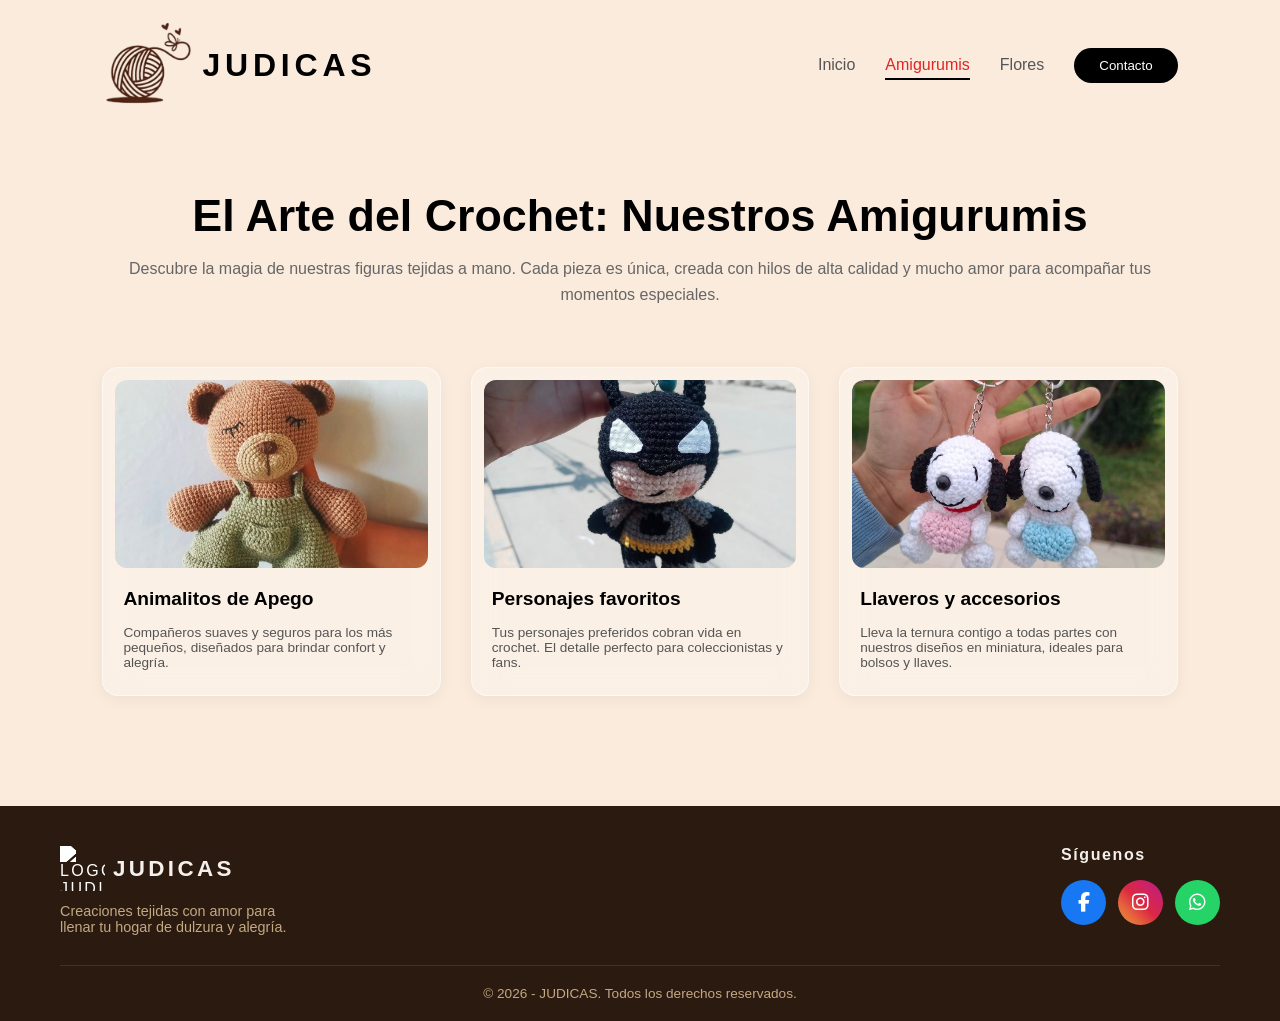
==== Amigurumis.html @ 5caf95a3 "judicas" ====
<!DOCTYPE html>
<html lang="es">
<head>
    <meta charset="UTF-8">
    <meta name="viewport" content="width=device-width, initial-scale=1.0">
    <title>JUDICAS - AMIGURUMIS</title>
    <link rel="stylesheet" href="EstiloAmigurumis.css">
    <link rel="icon" href="Logo-blanco-juidcas.png" type="image/x-icon">
    <link rel="stylesheet" href="https://cdnjs.cloudflare.com/ajax/libs/font-awesome/6.5.0/css/all.min.css">
</head>
<body>
    <nav class="navbar">
        <div class="logo">
            <img src="logo-judicass-(1).png" alt="Logo Judicas">    
            <strong>JUDICAS</strong>
        </div>
        <ul class="nav-links">
            <li><a href="Index.html"><Principa>Inicio</a></li>
            <li><a href="Etaques.html"><Ataques class="active">Amigurumis</a></li>
            <li><a href="Flores.html"><Flores>Flores</button></a></li>
            <li><a href="https://wa.me/+51903098460"><button class="btn-sign">Contacto</button></a></li>
        </ul>
    </nav>

    <header class="ataques-header">
        <h1>El Arte del Crochet: Nuestros Amigurumis</h1>
        <p>Descubre la magia de nuestras figuras tejidas a mano. Cada pieza es única, 
            creada con hilos de alta calidad y mucho amor para acompañar tus
             momentos especiales.</p>
    </header>

    <main class="grid-container">
        <!-- Tarjeta 1 -->
        <div class="attack-card">
            <div class="card-image">
                <img src="animalitoapego.jpeg" alt="DDoS">
            </div>
            <div class="card-content">
                <h3>Animalitos de Apego</h3>
                <p>Compañeros suaves y seguros para los más pequeños, 
                    diseñados para brindar confort y alegría.</p>
            </div>
        </div>

        <!-- Tarjeta 2 -->
        <div class="attack-card">
            <div class="card-image">
                <img src="personaje2.jpg" alt="Suplantación">
            </div>
            <div class="card-content">
                <h3>Personajes favoritos</h3>
                <p>Tus personajes preferidos cobran vida en crochet.
                    El detalle perfecto para coleccionistas y fans.</p>
            </div>
        </div>

        <!-- Tarjeta 3 -->
        <div class="attack-card">
            <div class="card-image">
                <img src="llaveros2.jpg" alt="Día Cero">
            </div>
            <div class="card-content">
                <h3>Llaveros y accesorios</h3>
                <p>Lleva la ternura contigo a todas partes con nuestros 
                    diseños en miniatura, ideales para bolsos y llaves.</p>
            </div>
        </div>
        
    </main>
</body>
    <footer>
        <div class="footer-container">
    
        <!-- Logo y descripción -->
        <div class="footer-brand">
      <div class="logo">
        <img src="logo-judicass (1).png" alt="Logo Judicas">
        <strong>JUDICAS</strong>
        </div>
        <p>Creaciones tejidas con amor para llenar tu hogar de dulzura y alegría.</p>
        </div>

        <!-- Redes sociales -->
        <div class="footer-social">
        <h4>Síguenos</h4>
        <div class="social-icons">
            <a href="https://www.facebook.com/profile.php?id=61555158786863" target="_blank" class="social-btn facebook">
            <i class="fab fa-facebook-f"></i>
            </a>
            <a href="https://www.instagram.com/judicas_craftcrochet/" target="_blank" class="social-btn instagram">
            <i class="fab fa-instagram"></i>
            </a>
            <a href="https://wa.me/+51903098460" target="_blank" class="social-btn whatsapp">
            <i class="fab fa-whatsapp"></i>
            </a>
        </div>
        </div>

        </div>

    <div class="footer-bottom">
        <p>&copy; 2026 - JUDICAS. Todos los derechos reservados.</p>
    </div>
</footer>
</html>
---- EstiloAmigurumis.css ----
* {
    margin: 0; padding: 0; box-sizing: border-box;
    font-family: 'Segoe UI', sans-serif;
}

body {
    background-color: #FAEBDD; /* fondo crema sólido, sin imagen */
}

.hero {
    background-image: url(fondo-judicas.png);
    background-size: cover;
    background-position: center;
    background-repeat: no-repeat;
    min-height: 100vh;
}

.container h2 {
    color: #2b1a10;
    font-size: 2rem;
    margin-bottom: 12px;
    position: relative;
    z-index: 1;
}

.container p {
    color: #555;
    max-width: 600px;
    margin: 0 auto 40px;
    z-index: 1;
}
.logo {
    font-family: 'Josefin Sans', sans-serif;
    font-weight: 10; /* o 400 */
    letter-spacing: 0.15em;
    text-transform: uppercase;
    display: flex;
    align-items: center;
    gap: 10px;
}

.logo strong {
  font-size: 2rem; /* aumenta este valor al gusto */
  letter-spacing: 0.15em;
}

.logo img {
  width: 90px;
  height: 90px;
  object-fit: contain;
  vertical-align: middle;
}

/* Navbar */
.navbar {
    display: flex; justify-content: space-between; align-items: center;
    padding: 20px 8%; 
}
.nav-links { display: flex; list-style: none; gap: 30px; align-items: center; }
.nav-links a { text-decoration: none; color: #555; font-weight: 500; }
.active { color: #df2525 !important; border-bottom: 2px solid #000; padding-bottom: 5px; }
.nav-links a.active { border-bottom: 2px solid #000; padding-bottom: 5px; color: #000; }
.btn-sign { background: #000; color: #fff; padding: 10px 25px; border-radius: 30px; border: none; cursor: pointer; }

/* Header de la sección */
.ataques-header {
    text-align: center;
    padding: 60px 10%;
    animation: fadeIn 1s ease-out;
}
.ataques-header h1 { font-size: 2.8rem; margin-bottom: 15px; }
.ataques-header p { color: #666; line-height: 1.6; }

/* Grid de Tarjetas */
.grid-container {
    display: grid;
    grid-template-columns: repeat(auto-fit, minmax(300px, 1fr));
    gap: 30px;
    padding: 0 8% 50px;
}

.card {
    display: flex;
    flex-direction: column;
    backdrop-filter: blur(15px);
    -webkit-backdrop-filter: blur(10px);
    border-radius: 16px;
    border: none;

}

/* Tarjeta Individual */
.attack-card {
    background: rgba(255, 255, 255, 0.25);
    border-radius: 16px;
    overflow: visible; /* ← cambia hidden por visible */
    box-shadow: 0 4px 15px rgba(0,0,0,0.05);
    transition: transform 0.3s ease, box-shadow 0.3s ease;
    backdrop-filter: blur(15px);
    -webkit-backdrop-filter: blur(10px);
    border: 1px solid rgba(255, 255, 255, 0.5); /* ← agrega el borde */
}

.attack-card:hover {
    transform: translateY(-10px);
    box-shadow: 0 10px 25px rgba(0,0,0,0.15);
}

/* Imagen dentro de la tarjeta */
.card-image {
    width: 100%;
    height: 200px;
    overflow: hidden;
    padding: 12px 12px 0 12px; /* ← agrega espacio alrededor de la imagen */
    box-sizing: border-box;
}

.card-image img {
    width: 100%;
    height: 100%;
    object-fit: cover;
    border-radius: 12px; /* ← redondea las esquinas de la imagen */
}

/* Contenido de la tarjeta */
.card-content { padding: 20px; }
.card-content h3 { margin-bottom: 15px; font-size: 1.2rem; }
.card-content p { font-size: 0.85rem; color: #555; margin-bottom: 5px; }

/* Animaciones */
@keyframes fadeIn { from { opacity: 0; } to { opacity: 1; } }
@keyframes fadeInUp {
    from { opacity: 0; transform: translateY(20px); }
    to { opacity: 1; transform: translateY(0); }
}

/* Responsivo para móviles */
@media (max-width: 600px) {
    .grid-container { grid-template-columns: 1fr; }
    .ataques-header h1 { font-size: 1.8rem; }
}

/* Importar Font Awesome en el <head> de tu HTML */
/* <link rel="stylesheet" href="https://cdnjs.cloudflare.com/ajax/libs/font-awesome/6.5.0/css/all.min.css"> */

footer {
  background-color: #2b1a10;
  color: #f5f0eb;
  padding: 40px 60px 20px;
  margin-top: 60px;
}

.footer-container {
  display: flex;
  justify-content: space-between;
  align-items: flex-start;
  gap: 40px;
  margin-bottom: 30px;
}

.footer-brand .logo {
  display: flex;
  align-items: center;
  gap: 8px;
  margin-bottom: 12px;
}

.footer-brand .logo strong {
  color: #f5f0eb;
  font-size: 1.4rem;
  letter-spacing: 0.15em;
}

.footer-brand .logo img {
  width: 45px;
  height: 45px;
  filter: brightness(0) invert(1); /* hace el logo blanco */
}

.footer-brand p {
  color: #c4a882;
  font-size: 0.9rem;
  max-width: 250px;
}

.footer-social h4 {
  font-size: 1rem;
  margin-bottom: 16px;
  letter-spacing: 0.1em;
}

.social-icons {
  display: flex;
  gap: 12px;
}

.social-btn {
  width: 45px;
  height: 45px;
  border-radius: 50%;
  display: flex;
  align-items: center;
  justify-content: center;
  font-size: 1.2rem;
  color: white;
  text-decoration: none;
  transition: transform 0.2s, opacity 0.2s;
}

.social-btn:hover {
  transform: scale(1.1);
  opacity: 0.9;
}

.facebook  { background-color: #1877f2; }
.instagram { background: linear-gradient(45deg, #f09433, #e6683c, #dc2743, #cc2366, #bc1888); }
.whatsapp  { background-color: #25d366; }

.footer-bottom {
  border-top: 1px solid rgba(255,255,255,0.1);
  padding-top: 20px;
  text-align: center;
  color: #c4a882;
  font-size: 0.85rem;
}


/* ---- TABLET (hasta 1024px) ---- */
@media (max-width: 1024px) {
    .hero-text h1 { font-size: 2.5rem; }
    .grid { flex-wrap: wrap; }
    .card { min-width: 280px; }
}

/* ---- CELULAR (hasta 768px) ---- */
@media (max-width: 768px) {

    /* Navbar */
    .navbar {
        flex-direction: column;
        padding: 15px 5%;
        gap: 12px;
    }
    .nav-links { 
        gap: 12px; 
        flex-wrap: wrap;
        justify-content: center;
    }

    /* Logo más pequeño */
    .logo img { width: 55px; height: 55px; }
    .logo strong { font-size: 1.3rem; }

    /* Hero */
    .hero {
        grid-template-columns: 1fr;
        padding: 30px 5%;
        text-align: center;
    }
    .hero-text h1 { font-size: 2rem; }
    .hero-text p { font-size: 0.95rem; }

    /* Cards apiladas */
    .grid { flex-direction: column; }
    .card { width: 100%; }

    /* Fondo */
    body {
        background-size: cover;
        background-position: center top;
        background-attachment: scroll; /* fixed no funciona bien en móvil */
    }

    /* Footer */
    footer { padding: 30px 20px 20px; }
    .footer-container { flex-direction: column; gap: 20px; }

    /* Banner contacto */
    .contacto-banner {
        flex-direction: column;
        text-align: center;
        padding: 25px 20px;
    }
}

/* ---- CELULAR PEQUEÑO (hasta 480px) ---- */
@media (max-width: 480px) {
    .hero-text h1 { font-size: 1.6rem; }
    .catalogo-header h1 { font-size: 1.8rem; }
    .nav-links { font-size: 0.85rem; gap: 8px; }
}
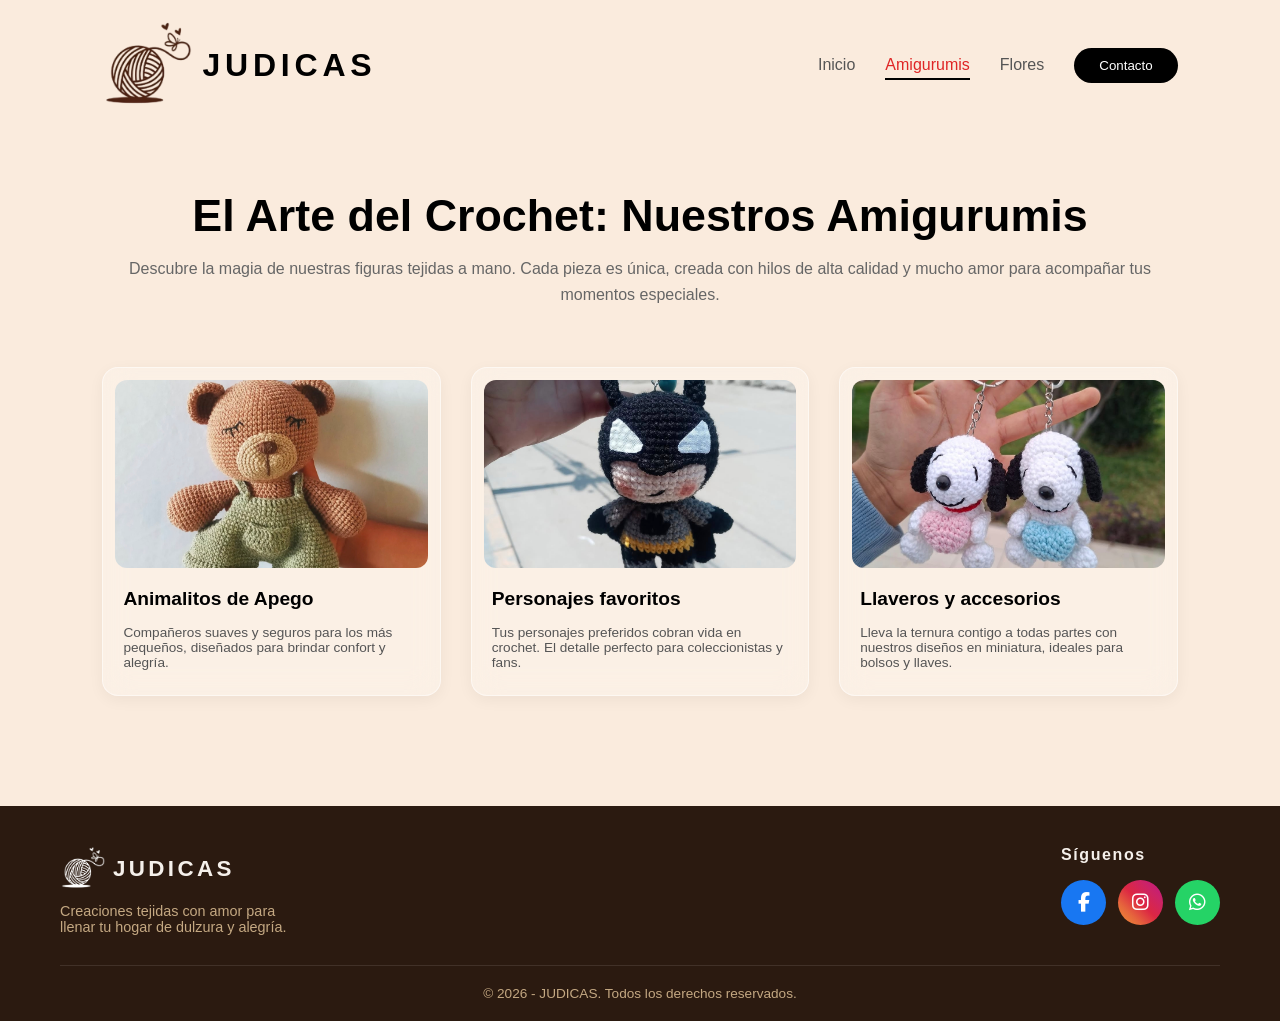
==== commit 0d8e6e2a: "judicas" ====
--- a/Amigurumis.html
+++ b/Amigurumis.html
@@ -15,7 +15,7 @@
             <strong>JUDICAS</strong>
         </div>
         <ul class="nav-links">
-            <li><a href="Index.html"><Principa>Inicio</a></li>
+            <li><a href="index.html"><Principa>Inicio</a></li>
             <li><a href="Etaques.html"><Ataques class="active">Amigurumis</a></li>
             <li><a href="Flores.html"><Flores>Flores</button></a></li>
             <li><a href="https://wa.me/+51903098460"><button class="btn-sign">Contacto</button></a></li>
@@ -74,7 +74,7 @@
         <!-- Logo y descripción -->
         <div class="footer-brand">
       <div class="logo">
-        <img src="logo-judicass (1).png" alt="Logo Judicas">
+        <img src="logo-judicass-(1).png" alt="Logo Judicas">
         <strong>JUDICAS</strong>
         </div>
         <p>Creaciones tejidas con amor para llenar tu hogar de dulzura y alegría.</p>
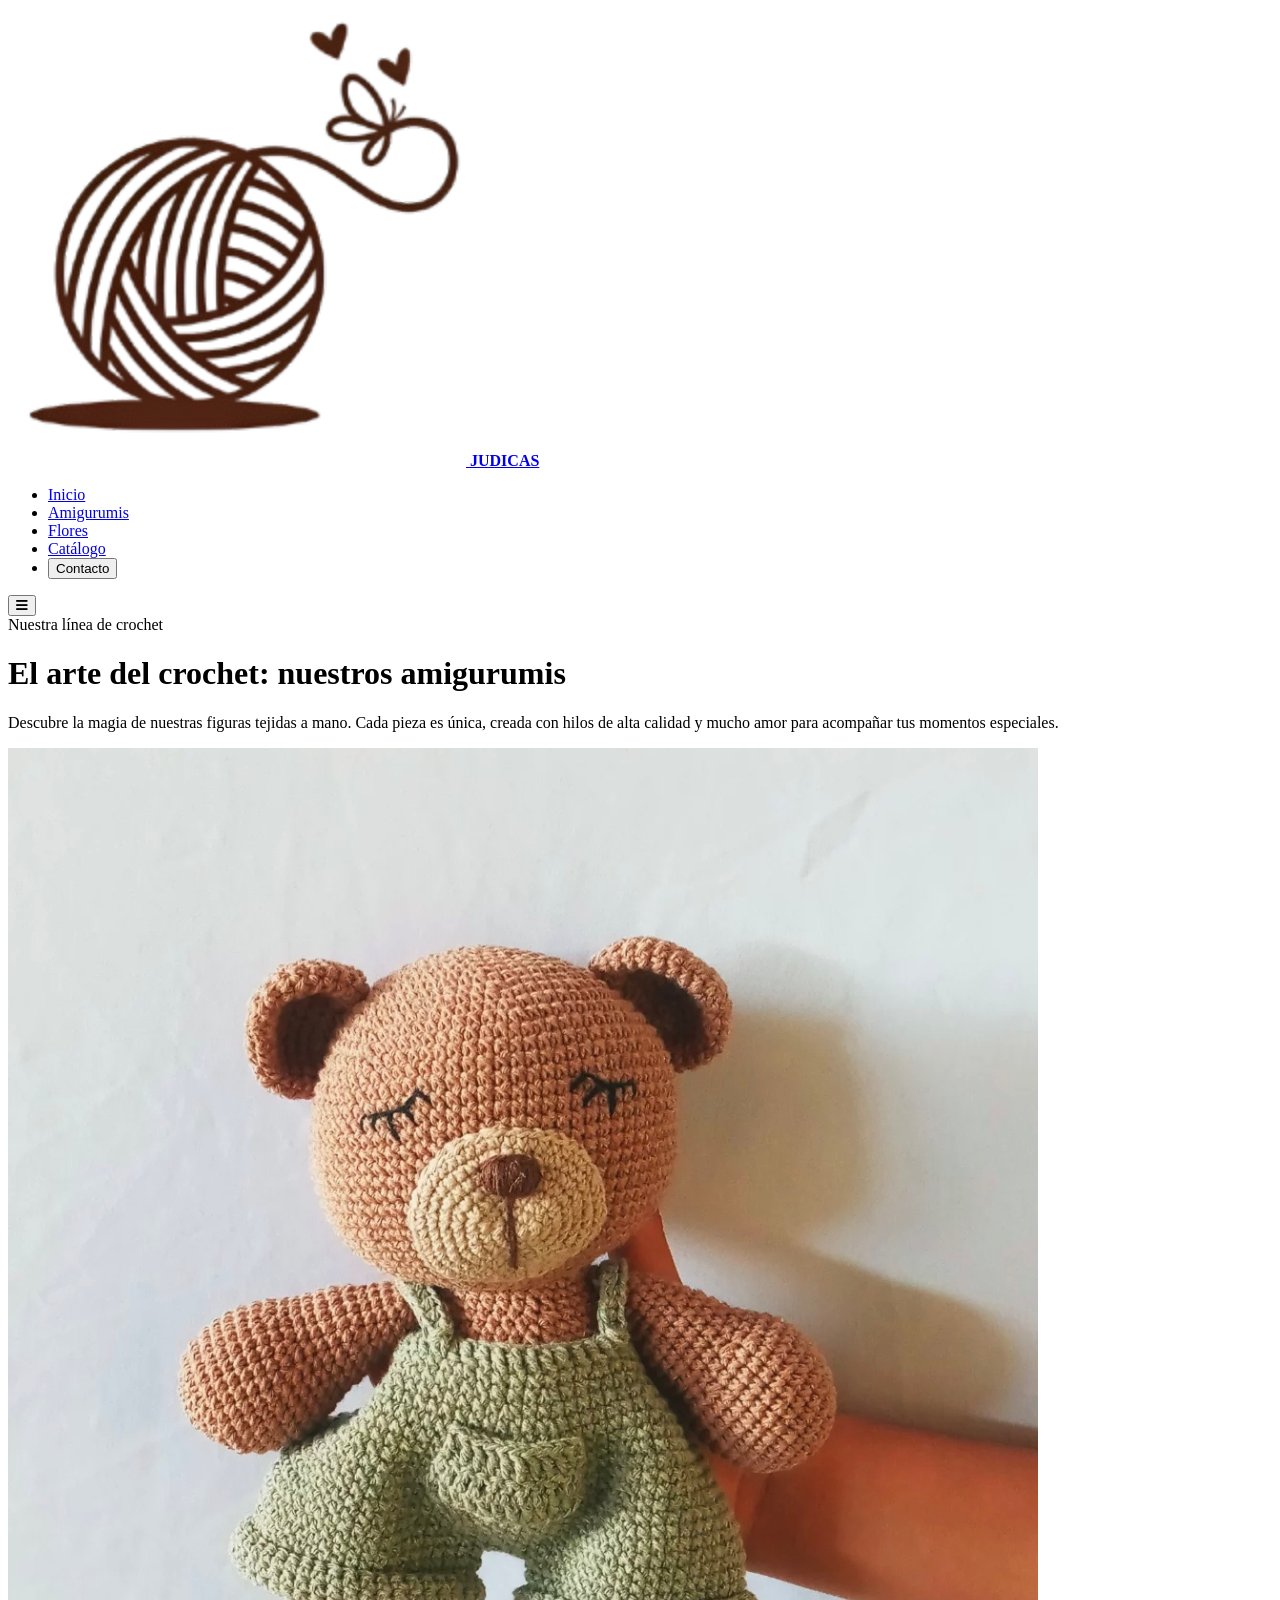
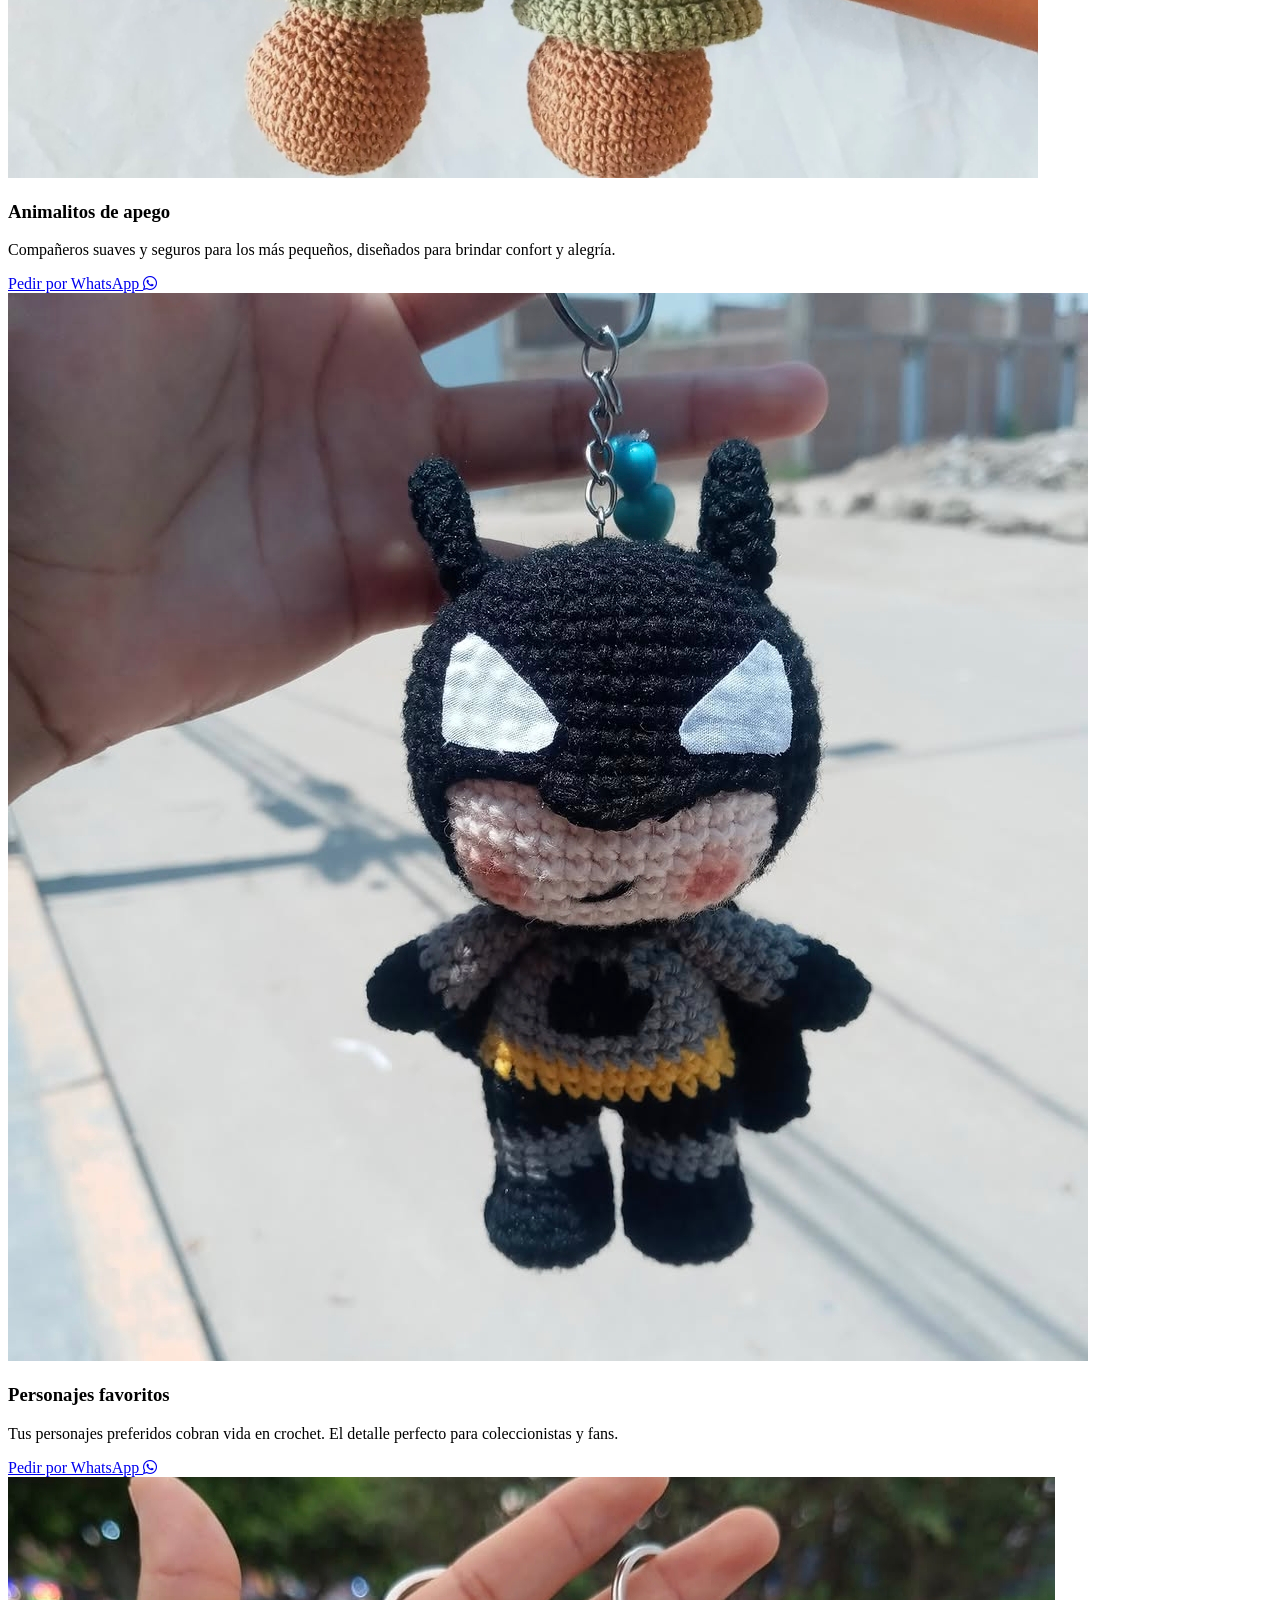
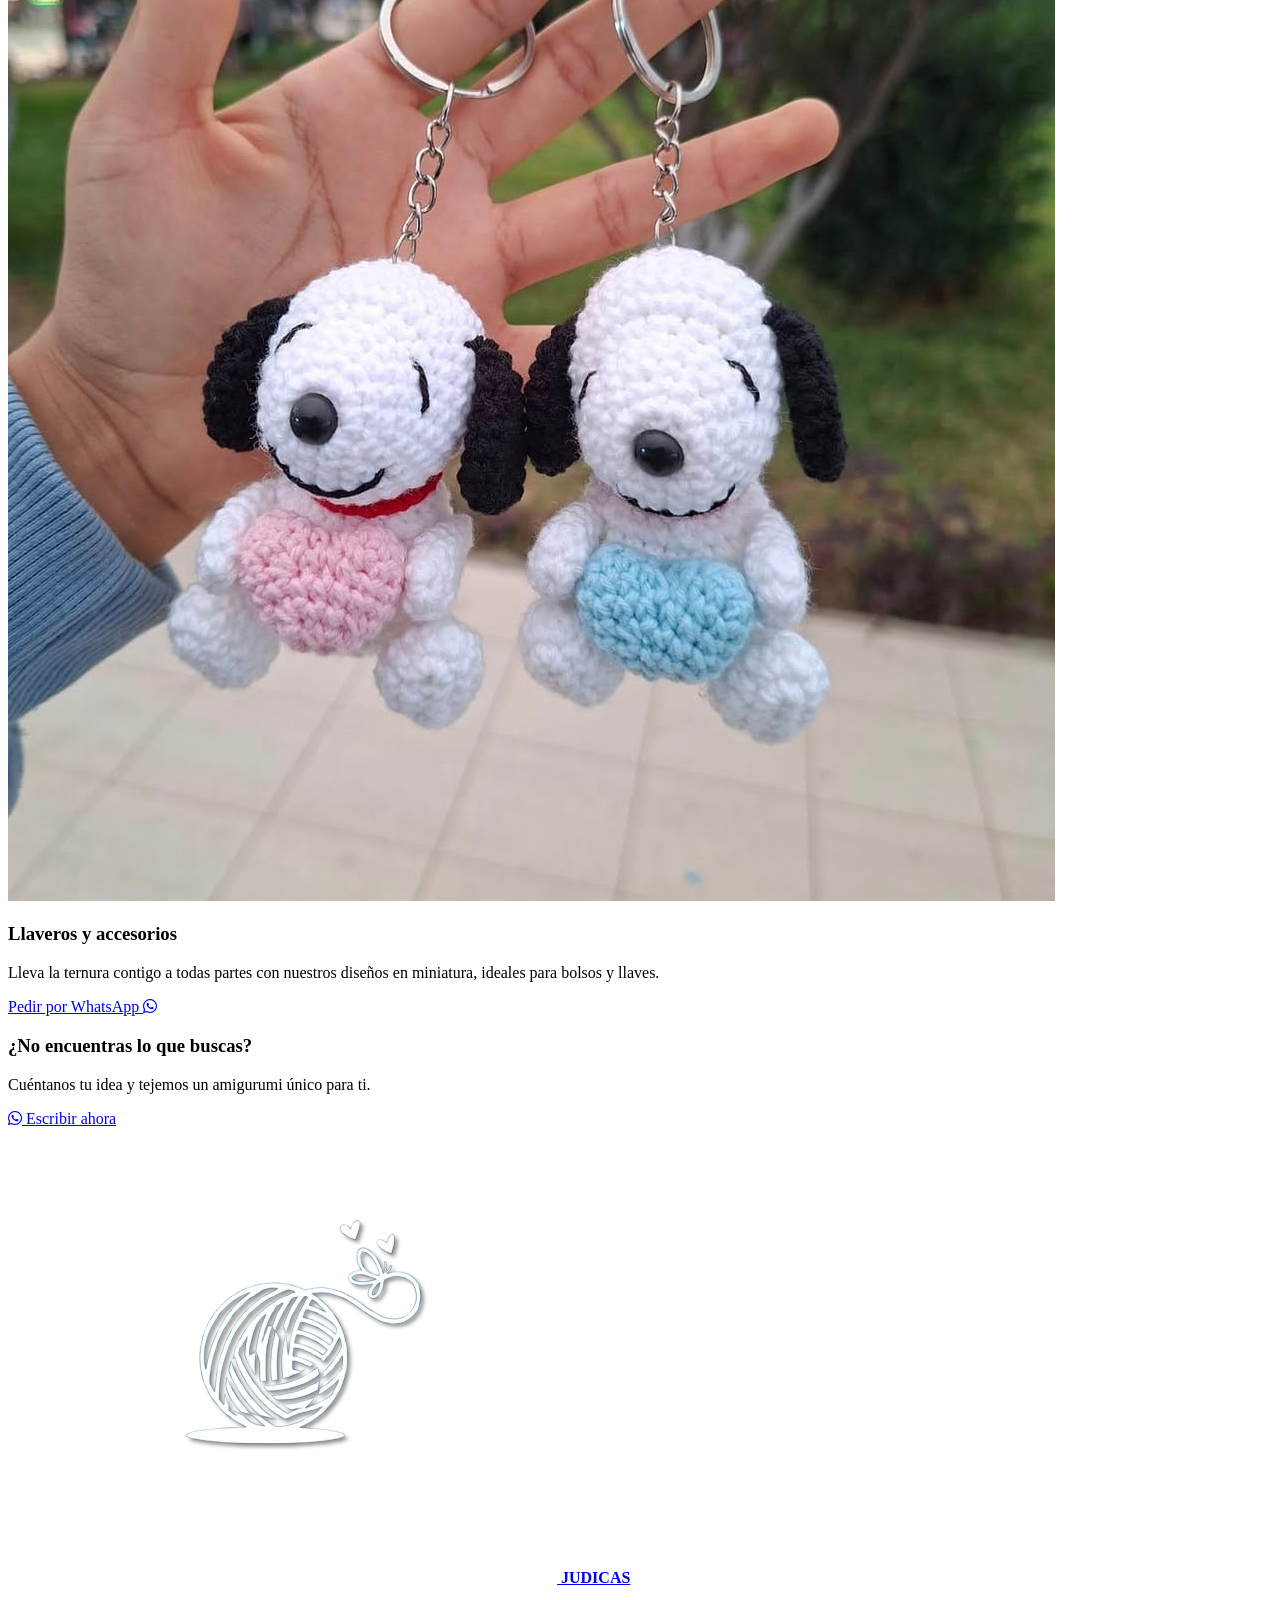
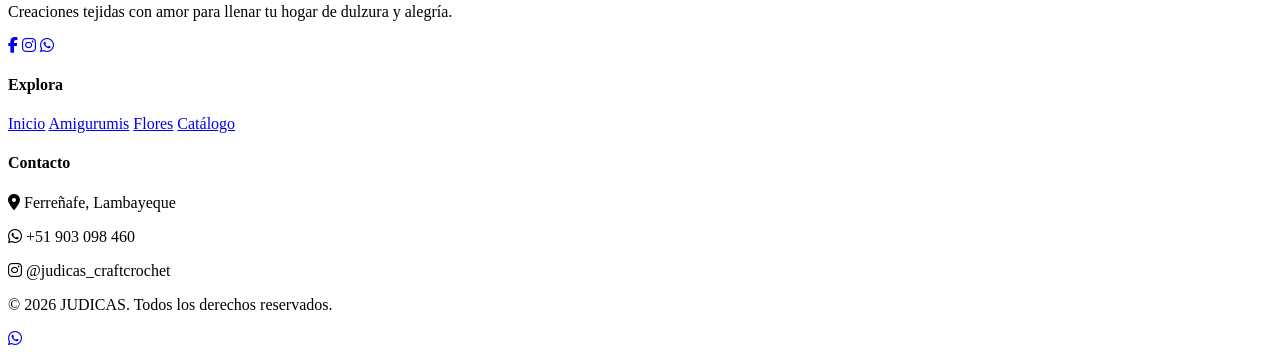
==== commit 026449ce: "judicas yes" ====
--- a/Amigurumis.html
+++ b/Amigurumis.html
@@ -1,105 +1,112 @@
 <!DOCTYPE html>
 <html lang="es">
 <head>
-    <meta charset="UTF-8">
-    <meta name="viewport" content="width=device-width, initial-scale=1.0">
-    <title>JUDICAS - AMIGURUMIS</title>
-    <link rel="stylesheet" href="EstiloAmigurumis.css">
-    <link rel="icon" href="Logo-blanco-juidcas.png" type="image/x-icon">
-    <link rel="stylesheet" href="https://cdnjs.cloudflare.com/ajax/libs/font-awesome/6.5.0/css/all.min.css">
+<meta charset="UTF-8">
+<meta name="viewport" content="width=device-width, initial-scale=1.0">
+<title>Amigurumis · JUDICAS</title>
+<meta name="description" content="Amigurumis tejidos a mano: animalitos de apego, personajes favoritos y llaveros hechos a crochet en Ferreñafe.">
+<link rel="icon" href="Logo-blanco-juidcas.png" type="image/x-icon">
+<link rel="stylesheet" href="css/styles.css">
+<link rel="stylesheet" href="https://cdnjs.cloudflare.com/ajax/libs/font-awesome/6.5.0/css/all.min.css">
 </head>
 <body>
-    <nav class="navbar">
-        <div class="logo">
-            <img src="logo-judicass-(1).png" alt="Logo Judicas">    
-            <strong>JUDICAS</strong>
-        </div>
-        <ul class="nav-links">
-            <li><a href="index.html"><Principa>Inicio</a></li>
-            <li><a href="Etaques.html"><Ataques class="active">Amigurumis</a></li>
-            <li><a href="Flores.html"><Flores>Flores</button></a></li>
-            <li><a href="https://wa.me/+51903098460"><button class="btn-sign">Contacto</button></a></li>
-        </ul>
-    </nav>
 
-    <header class="ataques-header">
-        <h1>El Arte del Crochet: Nuestros Amigurumis</h1>
-        <p>Descubre la magia de nuestras figuras tejidas a mano. Cada pieza es única, 
-            creada con hilos de alta calidad y mucho amor para acompañar tus
-             momentos especiales.</p>
-    </header>
+<nav class="navbar">
+  <a href="index.html" class="logo">
+    <img src="logo-judicass-(1).png" alt="Logo Judicas">
+    <strong>JUDICAS</strong>
+  </a>
+  <ul class="nav-links">
+    <li><a href="index.html">Inicio</a></li>
+    <li><a href="Amigurumis.html" class="active">Amigurumis</a></li>
+    <li><a href="Flores.html">Flores</a></li>
+    <li><a href="Catalogo.html">Catálogo</a></li>
+    <li><a href="https://wa.me/+51903098460" target="_blank"><button class="btn-sign">Contacto</button></a></li>
+  </ul>
+  <button class="nav-toggle" aria-label="Abrir menú"><i class="fa-solid fa-bars"></i></button>
+</nav>
 
-    <main class="grid-container">
-        <!-- Tarjeta 1 -->
-        <div class="attack-card">
-            <div class="card-image">
-                <img src="animalitoapego.jpeg" alt="DDoS">
-            </div>
-            <div class="card-content">
-                <h3>Animalitos de Apego</h3>
-                <p>Compañeros suaves y seguros para los más pequeños, 
-                    diseñados para brindar confort y alegría.</p>
-            </div>
-        </div>
+<header class="page-header" data-reveal>
+  <span class="eyebrow">Nuestra línea de crochet</span>
+  <h1>El arte del crochet: nuestros amigurumis</h1>
+  <p>Descubre la magia de nuestras figuras tejidas a mano. Cada pieza es única, creada con hilos de alta calidad y mucho amor para acompañar tus momentos especiales.</p>
+  <div class="stitch center"></div>
+</header>
 
-        <!-- Tarjeta 2 -->
-        <div class="attack-card">
-            <div class="card-image">
-                <img src="personaje2.jpg" alt="Suplantación">
-            </div>
-            <div class="card-content">
-                <h3>Personajes favoritos</h3>
-                <p>Tus personajes preferidos cobran vida en crochet.
-                    El detalle perfecto para coleccionistas y fans.</p>
-            </div>
-        </div>
+<section class="section">
+  <div class="grid">
+    <div class="card" data-reveal>
+      <div class="card-img"><img src="animalitoapego.jpeg" alt="Animalito de apego a crochet"></div>
+      <div class="card-body">
+        <h3>Animalitos de apego</h3>
+        <p>Compañeros suaves y seguros para los más pequeños, diseñados para brindar confort y alegría.</p>
+        <a href="https://wa.me/+51903098460" target="_blank" class="card-link">Pedir por WhatsApp <i class="fa-brands fa-whatsapp"></i></a>
+      </div>
+    </div>
+    <div class="card" data-reveal>
+      <div class="card-img"><img src="personaje2.jpg" alt="Personaje favorito tejido a crochet"></div>
+      <div class="card-body">
+        <h3>Personajes favoritos</h3>
+        <p>Tus personajes preferidos cobran vida en crochet. El detalle perfecto para coleccionistas y fans.</p>
+        <a href="https://wa.me/+51903098460" target="_blank" class="card-link">Pedir por WhatsApp <i class="fa-brands fa-whatsapp"></i></a>
+      </div>
+    </div>
+    <div class="card" data-reveal>
+      <div class="card-img"><img src="llaveros2.jpg" alt="Llaveros tejidos a crochet"></div>
+      <div class="card-body">
+        <h3>Llaveros y accesorios</h3>
+        <p>Lleva la ternura contigo a todas partes con nuestros diseños en miniatura, ideales para bolsos y llaves.</p>
+        <a href="https://wa.me/+51903098460" target="_blank" class="card-link">Pedir por WhatsApp <i class="fa-brands fa-whatsapp"></i></a>
+      </div>
+    </div>
+  </div>
+</section>
 
-        <!-- Tarjeta 3 -->
-        <div class="attack-card">
-            <div class="card-image">
-                <img src="llaveros2.jpg" alt="Día Cero">
-            </div>
-            <div class="card-content">
-                <h3>Llaveros y accesorios</h3>
-                <p>Lleva la ternura contigo a todas partes con nuestros 
-                    diseños en miniatura, ideales para bolsos y llaves.</p>
-            </div>
-        </div>
-        
-    </main>
+<div class="section" style="padding-top:0;">
+  <div class="contacto-banner" data-reveal>
+    <div>
+      <h3>¿No encuentras lo que buscas?</h3>
+      <p>Cuéntanos tu idea y tejemos un amigurumi único para ti.</p>
+    </div>
+    <a href="https://wa.me/+51903098460" target="_blank" class="btn-whatsapp"><i class="fa-brands fa-whatsapp"></i> Escribir ahora</a>
+  </div>
+</div>
+
+<footer>
+  <div class="footer-grid">
+    <div class="footer-brand">
+      <a href="index.html" class="logo">
+        <img src="Logo-blanco-juidcas.png" alt="Logo Judicas">
+        <strong>JUDICAS</strong>
+      </a>
+      <p>Creaciones tejidas con amor para llenar tu hogar de dulzura y alegría.</p>
+      <div class="social-icons">
+        <a href="https://www.facebook.com/profile.php?id=61555158786863" target="_blank" class="social-btn facebook"><i class="fab fa-facebook-f"></i></a>
+        <a href="https://www.instagram.com/judicas_craftcrochet/" target="_blank" class="social-btn instagram"><i class="fab fa-instagram"></i></a>
+        <a href="https://wa.me/+51903098460" target="_blank" class="social-btn whatsapp"><i class="fab fa-whatsapp"></i></a>
+      </div>
+    </div>
+    <div class="footer-links">
+      <h4>Explora</h4>
+      <a href="index.html">Inicio</a>
+      <a href="Amigurumis.html">Amigurumis</a>
+      <a href="Flores.html">Flores</a>
+      <a href="Catalogo.html">Catálogo</a>
+    </div>
+    <div class="footer-contact">
+      <h4>Contacto</h4>
+      <p><i class="fa-solid fa-location-dot"></i> Ferreñafe, Lambayeque</p>
+      <p><i class="fa-brands fa-whatsapp"></i> +51 903 098 460</p>
+      <p><i class="fa-brands fa-instagram"></i> @judicas_craftcrochet</p>
+    </div>
+  </div>
+  <div class="footer-bottom">
+    <p>&copy; 2026 JUDICAS. Todos los derechos reservados.</p>
+  </div>
+</footer>
+
+<a href="https://wa.me/+51903098460" target="_blank" class="wa-float" aria-label="Escríbenos por WhatsApp"><i class="fa-brands fa-whatsapp"></i></a>
+
+<script src="js/main.js"></script>
 </body>
-    <footer>
-        <div class="footer-container">
-    
-        <!-- Logo y descripción -->
-        <div class="footer-brand">
-      <div class="logo">
-        <img src="logo-judicass-(1).png" alt="Logo Judicas">
-        <strong>JUDICAS</strong>
-        </div>
-        <p>Creaciones tejidas con amor para llenar tu hogar de dulzura y alegría.</p>
-        </div>
-
-        <!-- Redes sociales -->
-        <div class="footer-social">
-        <h4>Síguenos</h4>
-        <div class="social-icons">
-            <a href="https://www.facebook.com/profile.php?id=61555158786863" target="_blank" class="social-btn facebook">
-            <i class="fab fa-facebook-f"></i>
-            </a>
-            <a href="https://www.instagram.com/judicas_craftcrochet/" target="_blank" class="social-btn instagram">
-            <i class="fab fa-instagram"></i>
-            </a>
-            <a href="https://wa.me/+51903098460" target="_blank" class="social-btn whatsapp">
-            <i class="fab fa-whatsapp"></i>
-            </a>
-        </div>
-        </div>
-
-        </div>
-
-    <div class="footer-bottom">
-        <p>&copy; 2026 - JUDICAS. Todos los derechos reservados.</p>
-    </div>
-</footer>
 </html>
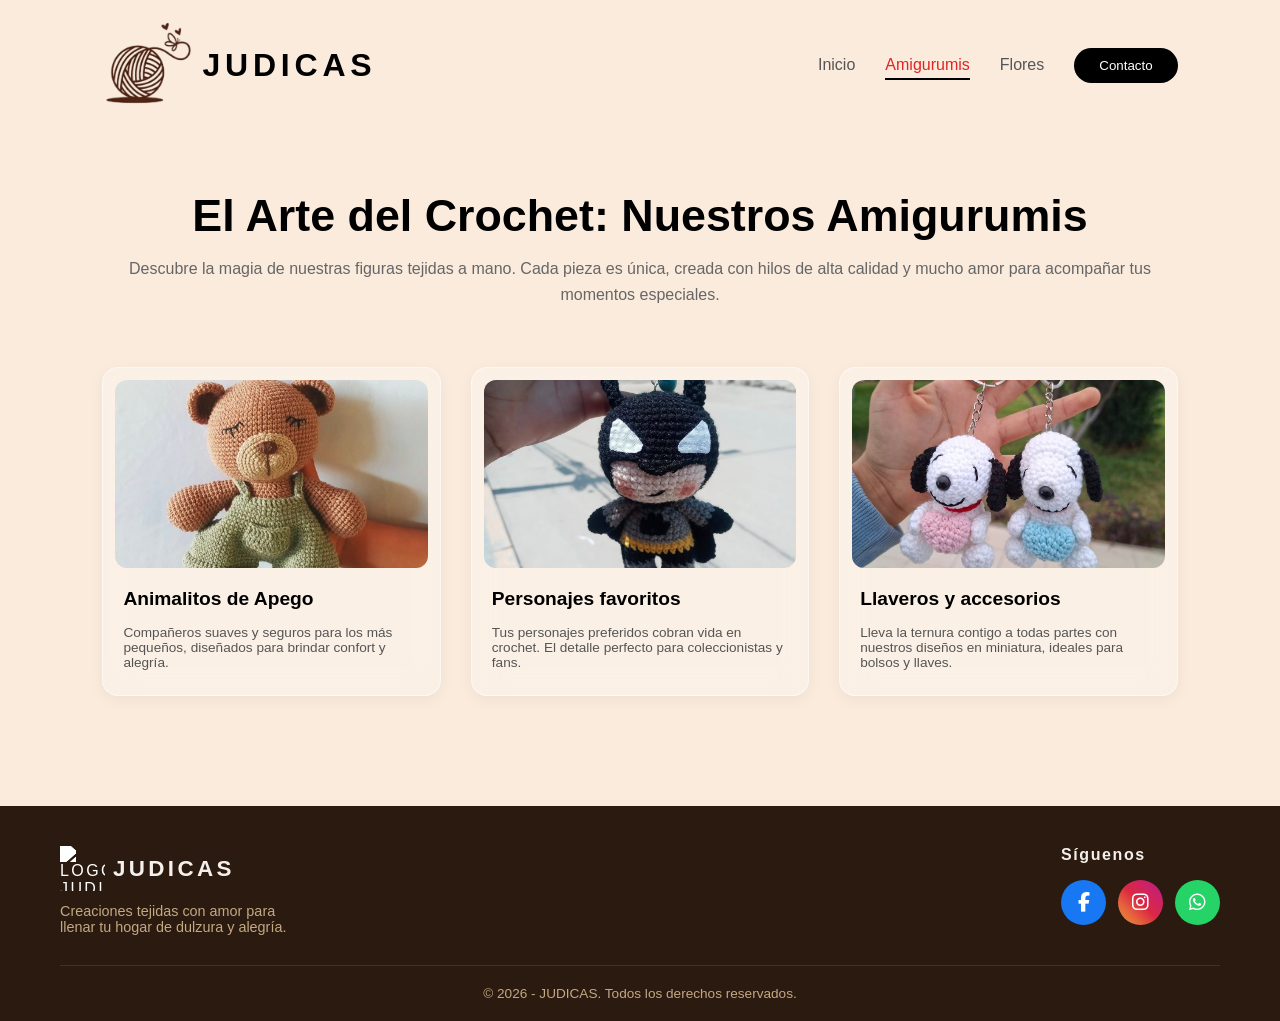
==== commit 698eb43b: "Add files via upload" ====
--- a/Amigurumis.html
+++ b/Amigurumis.html
@@ -1,112 +1,105 @@
-<!DOCTYPE html>
-<html lang="es">
-<head>
-<meta charset="UTF-8">
-<meta name="viewport" content="width=device-width, initial-scale=1.0">
-<title>Amigurumis · JUDICAS</title>
-<meta name="description" content="Amigurumis tejidos a mano: animalitos de apego, personajes favoritos y llaveros hechos a crochet en Ferreñafe.">
-<link rel="icon" href="Logo-blanco-juidcas.png" type="image/x-icon">
-<link rel="stylesheet" href="css/styles.css">
-<link rel="stylesheet" href="https://cdnjs.cloudflare.com/ajax/libs/font-awesome/6.5.0/css/all.min.css">
-</head>
-<body>
-
-<nav class="navbar">
-  <a href="index.html" class="logo">
-    <img src="logo-judicass-(1).png" alt="Logo Judicas">
-    <strong>JUDICAS</strong>
-  </a>
-  <ul class="nav-links">
-    <li><a href="index.html">Inicio</a></li>
-    <li><a href="Amigurumis.html" class="active">Amigurumis</a></li>
-    <li><a href="Flores.html">Flores</a></li>
-    <li><a href="Catalogo.html">Catálogo</a></li>
-    <li><a href="https://wa.me/+51903098460" target="_blank"><button class="btn-sign">Contacto</button></a></li>
-  </ul>
-  <button class="nav-toggle" aria-label="Abrir menú"><i class="fa-solid fa-bars"></i></button>
-</nav>
-
-<header class="page-header" data-reveal>
-  <span class="eyebrow">Nuestra línea de crochet</span>
-  <h1>El arte del crochet: nuestros amigurumis</h1>
-  <p>Descubre la magia de nuestras figuras tejidas a mano. Cada pieza es única, creada con hilos de alta calidad y mucho amor para acompañar tus momentos especiales.</p>
-  <div class="stitch center"></div>
-</header>
-
-<section class="section">
-  <div class="grid">
-    <div class="card" data-reveal>
-      <div class="card-img"><img src="animalitoapego.jpeg" alt="Animalito de apego a crochet"></div>
-      <div class="card-body">
-        <h3>Animalitos de apego</h3>
-        <p>Compañeros suaves y seguros para los más pequeños, diseñados para brindar confort y alegría.</p>
-        <a href="https://wa.me/+51903098460" target="_blank" class="card-link">Pedir por WhatsApp <i class="fa-brands fa-whatsapp"></i></a>
-      </div>
-    </div>
-    <div class="card" data-reveal>
-      <div class="card-img"><img src="personaje2.jpg" alt="Personaje favorito tejido a crochet"></div>
-      <div class="card-body">
-        <h3>Personajes favoritos</h3>
-        <p>Tus personajes preferidos cobran vida en crochet. El detalle perfecto para coleccionistas y fans.</p>
-        <a href="https://wa.me/+51903098460" target="_blank" class="card-link">Pedir por WhatsApp <i class="fa-brands fa-whatsapp"></i></a>
-      </div>
-    </div>
-    <div class="card" data-reveal>
-      <div class="card-img"><img src="llaveros2.jpg" alt="Llaveros tejidos a crochet"></div>
-      <div class="card-body">
-        <h3>Llaveros y accesorios</h3>
-        <p>Lleva la ternura contigo a todas partes con nuestros diseños en miniatura, ideales para bolsos y llaves.</p>
-        <a href="https://wa.me/+51903098460" target="_blank" class="card-link">Pedir por WhatsApp <i class="fa-brands fa-whatsapp"></i></a>
-      </div>
-    </div>
-  </div>
-</section>
-
-<div class="section" style="padding-top:0;">
-  <div class="contacto-banner" data-reveal>
-    <div>
-      <h3>¿No encuentras lo que buscas?</h3>
-      <p>Cuéntanos tu idea y tejemos un amigurumi único para ti.</p>
-    </div>
-    <a href="https://wa.me/+51903098460" target="_blank" class="btn-whatsapp"><i class="fa-brands fa-whatsapp"></i> Escribir ahora</a>
-  </div>
-</div>
-
-<footer>
-  <div class="footer-grid">
-    <div class="footer-brand">
-      <a href="index.html" class="logo">
-        <img src="Logo-blanco-juidcas.png" alt="Logo Judicas">
-        <strong>JUDICAS</strong>
-      </a>
-      <p>Creaciones tejidas con amor para llenar tu hogar de dulzura y alegría.</p>
-      <div class="social-icons">
-        <a href="https://www.facebook.com/profile.php?id=61555158786863" target="_blank" class="social-btn facebook"><i class="fab fa-facebook-f"></i></a>
-        <a href="https://www.instagram.com/judicas_craftcrochet/" target="_blank" class="social-btn instagram"><i class="fab fa-instagram"></i></a>
-        <a href="https://wa.me/+51903098460" target="_blank" class="social-btn whatsapp"><i class="fab fa-whatsapp"></i></a>
-      </div>
-    </div>
-    <div class="footer-links">
-      <h4>Explora</h4>
-      <a href="index.html">Inicio</a>
-      <a href="Amigurumis.html">Amigurumis</a>
-      <a href="Flores.html">Flores</a>
-      <a href="Catalogo.html">Catálogo</a>
-    </div>
-    <div class="footer-contact">
-      <h4>Contacto</h4>
-      <p><i class="fa-solid fa-location-dot"></i> Ferreñafe, Lambayeque</p>
-      <p><i class="fa-brands fa-whatsapp"></i> +51 903 098 460</p>
-      <p><i class="fa-brands fa-instagram"></i> @judicas_craftcrochet</p>
-    </div>
-  </div>
-  <div class="footer-bottom">
-    <p>&copy; 2026 JUDICAS. Todos los derechos reservados.</p>
-  </div>
-</footer>
-
-<a href="https://wa.me/+51903098460" target="_blank" class="wa-float" aria-label="Escríbenos por WhatsApp"><i class="fa-brands fa-whatsapp"></i></a>
-
-<script src="js/main.js"></script>
-</body>
-</html>
+<!DOCTYPE html>
+<html lang="es">
+<head>
+    <meta charset="UTF-8">
+    <meta name="viewport" content="width=device-width, initial-scale=1.0">
+    <title>JUDICAS - AMIGURUMIS</title>
+    <link rel="stylesheet" href="EstiloAmigurumis.css">
+    <link rel="icon" href="Logo-blanco-juidcas.png" type="image/x-icon">
+    <link rel="stylesheet" href="https://cdnjs.cloudflare.com/ajax/libs/font-awesome/6.5.0/css/all.min.css">
+</head>
+<body>
+    <nav class="navbar">
+        <div class="logo">
+            <img src="logo-judicass-(1).png" alt="Logo Judicas">    
+            <strong>JUDICAS</strong>
+        </div>
+        <ul class="nav-links">
+            <li><a href="index.html"><Principa>Inicio</a></li>
+            <li><a href="Etaques.html"><Ataques class="active">Amigurumis</a></li>
+            <li><a href="Flores.html"><Flores>Flores</button></a></li>
+            <li><a href="https://wa.me/+51903098460"><button class="btn-sign">Contacto</button></a></li>
+        </ul>
+    </nav>
+
+    <header class="ataques-header">
+        <h1>El Arte del Crochet: Nuestros Amigurumis</h1>
+        <p>Descubre la magia de nuestras figuras tejidas a mano. Cada pieza es única, 
+            creada con hilos de alta calidad y mucho amor para acompañar tus
+             momentos especiales.</p>
+    </header>
+
+    <main class="grid-container">
+        <!-- Tarjeta 1 -->
+        <div class="attack-card">
+            <div class="card-image">
+                <img src="animalitoapego.jpeg" alt="DDoS">
+            </div>
+            <div class="card-content">
+                <h3>Animalitos de Apego</h3>
+                <p>Compañeros suaves y seguros para los más pequeños, 
+                    diseñados para brindar confort y alegría.</p>
+            </div>
+        </div>
+
+        <!-- Tarjeta 2 -->
+        <div class="attack-card">
+            <div class="card-image">
+                <img src="personaje2.jpg" alt="Suplantación">
+            </div>
+            <div class="card-content">
+                <h3>Personajes favoritos</h3>
+                <p>Tus personajes preferidos cobran vida en crochet.
+                    El detalle perfecto para coleccionistas y fans.</p>
+            </div>
+        </div>
+
+        <!-- Tarjeta 3 -->
+        <div class="attack-card">
+            <div class="card-image">
+                <img src="llaveros2.jpg" alt="Día Cero">
+            </div>
+            <div class="card-content">
+                <h3>Llaveros y accesorios</h3>
+                <p>Lleva la ternura contigo a todas partes con nuestros 
+                    diseños en miniatura, ideales para bolsos y llaves.</p>
+            </div>
+        </div>
+        
+    </main>
+</body>
+    <footer>
+        <div class="footer-container">
+    
+        <!-- Logo y descripción -->
+        <div class="footer-brand">
+      <div class="logo">
+        <img src="logo-judicass (1).png" alt="Logo Judicas">
+        <strong>JUDICAS</strong>
+        </div>
+        <p>Creaciones tejidas con amor para llenar tu hogar de dulzura y alegría.</p>
+        </div>
+
+        <!-- Redes sociales -->
+        <div class="footer-social">
+        <h4>Síguenos</h4>
+        <div class="social-icons">
+            <a href="https://www.facebook.com/profile.php?id=61555158786863" target="_blank" class="social-btn facebook">
+            <i class="fab fa-facebook-f"></i>
+            </a>
+            <a href="https://www.instagram.com/judicas_craftcrochet/" target="_blank" class="social-btn instagram">
+            <i class="fab fa-instagram"></i>
+            </a>
+            <a href="https://wa.me/+51903098460" target="_blank" class="social-btn whatsapp">
+            <i class="fab fa-whatsapp"></i>
+            </a>
+        </div>
+        </div>
+
+        </div>
+
+    <div class="footer-bottom">
+        <p>&copy; 2026 - JUDICAS. Todos los derechos reservados.</p>
+    </div>
+</footer>
+</html>
--- a/EstiloAmigurumis.css
+++ b/EstiloAmigurumis.css
@@ -0,0 +1,291 @@
+* {
+    margin: 0; padding: 0; box-sizing: border-box;
+    font-family: 'Segoe UI', sans-serif;
+}
+
+body {
+    background-color: #FAEBDD; /* fondo crema sólido, sin imagen */
+}
+
+.hero {
+    background-image: url(fondo-judicas.png);
+    background-size: cover;
+    background-position: center;
+    background-repeat: no-repeat;
+    min-height: 100vh;
+}
+
+.container h2 {
+    color: #2b1a10;
+    font-size: 2rem;
+    margin-bottom: 12px;
+    position: relative;
+    z-index: 1;
+}
+
+.container p {
+    color: #555;
+    max-width: 600px;
+    margin: 0 auto 40px;
+    z-index: 1;
+}
+.logo {
+    font-family: 'Josefin Sans', sans-serif;
+    font-weight: 10; /* o 400 */
+    letter-spacing: 0.15em;
+    text-transform: uppercase;
+    display: flex;
+    align-items: center;
+    gap: 10px;
+}
+
+.logo strong {
+  font-size: 2rem; /* aumenta este valor al gusto */
+  letter-spacing: 0.15em;
+}
+
+.logo img {
+  width: 90px;
+  height: 90px;
+  object-fit: contain;
+  vertical-align: middle;
+}
+
+/* Navbar */
+.navbar {
+    display: flex; justify-content: space-between; align-items: center;
+    padding: 20px 8%; 
+}
+.nav-links { display: flex; list-style: none; gap: 30px; align-items: center; }
+.nav-links a { text-decoration: none; color: #555; font-weight: 500; }
+.active { color: #df2525 !important; border-bottom: 2px solid #000; padding-bottom: 5px; }
+.nav-links a.active { border-bottom: 2px solid #000; padding-bottom: 5px; color: #000; }
+.btn-sign { background: #000; color: #fff; padding: 10px 25px; border-radius: 30px; border: none; cursor: pointer; }
+
+/* Header de la sección */
+.ataques-header {
+    text-align: center;
+    padding: 60px 10%;
+    animation: fadeIn 1s ease-out;
+}
+.ataques-header h1 { font-size: 2.8rem; margin-bottom: 15px; }
+.ataques-header p { color: #666; line-height: 1.6; }
+
+/* Grid de Tarjetas */
+.grid-container {
+    display: grid;
+    grid-template-columns: repeat(auto-fit, minmax(300px, 1fr));
+    gap: 30px;
+    padding: 0 8% 50px;
+}
+
+.card {
+    display: flex;
+    flex-direction: column;
+    backdrop-filter: blur(15px);
+    -webkit-backdrop-filter: blur(10px);
+    border-radius: 16px;
+    border: none;
+
+}
+
+/* Tarjeta Individual */
+.attack-card {
+    background: rgba(255, 255, 255, 0.25);
+    border-radius: 16px;
+    overflow: visible; /* ← cambia hidden por visible */
+    box-shadow: 0 4px 15px rgba(0,0,0,0.05);
+    transition: transform 0.3s ease, box-shadow 0.3s ease;
+    backdrop-filter: blur(15px);
+    -webkit-backdrop-filter: blur(10px);
+    border: 1px solid rgba(255, 255, 255, 0.5); /* ← agrega el borde */
+}
+
+.attack-card:hover {
+    transform: translateY(-10px);
+    box-shadow: 0 10px 25px rgba(0,0,0,0.15);
+}
+
+/* Imagen dentro de la tarjeta */
+.card-image {
+    width: 100%;
+    height: 200px;
+    overflow: hidden;
+    padding: 12px 12px 0 12px; /* ← agrega espacio alrededor de la imagen */
+    box-sizing: border-box;
+}
+
+.card-image img {
+    width: 100%;
+    height: 100%;
+    object-fit: cover;
+    border-radius: 12px; /* ← redondea las esquinas de la imagen */
+}
+
+/* Contenido de la tarjeta */
+.card-content { padding: 20px; }
+.card-content h3 { margin-bottom: 15px; font-size: 1.2rem; }
+.card-content p { font-size: 0.85rem; color: #555; margin-bottom: 5px; }
+
+/* Animaciones */
+@keyframes fadeIn { from { opacity: 0; } to { opacity: 1; } }
+@keyframes fadeInUp {
+    from { opacity: 0; transform: translateY(20px); }
+    to { opacity: 1; transform: translateY(0); }
+}
+
+/* Responsivo para móviles */
+@media (max-width: 600px) {
+    .grid-container { grid-template-columns: 1fr; }
+    .ataques-header h1 { font-size: 1.8rem; }
+}
+
+/* Importar Font Awesome en el <head> de tu HTML */
+/* <link rel="stylesheet" href="https://cdnjs.cloudflare.com/ajax/libs/font-awesome/6.5.0/css/all.min.css"> */
+
+footer {
+  background-color: #2b1a10;
+  color: #f5f0eb;
+  padding: 40px 60px 20px;
+  margin-top: 60px;
+}
+
+.footer-container {
+  display: flex;
+  justify-content: space-between;
+  align-items: flex-start;
+  gap: 40px;
+  margin-bottom: 30px;
+}
+
+.footer-brand .logo {
+  display: flex;
+  align-items: center;
+  gap: 8px;
+  margin-bottom: 12px;
+}
+
+.footer-brand .logo strong {
+  color: #f5f0eb;
+  font-size: 1.4rem;
+  letter-spacing: 0.15em;
+}
+
+.footer-brand .logo img {
+  width: 45px;
+  height: 45px;
+  filter: brightness(0) invert(1); /* hace el logo blanco */
+}
+
+.footer-brand p {
+  color: #c4a882;
+  font-size: 0.9rem;
+  max-width: 250px;
+}
+
+.footer-social h4 {
+  font-size: 1rem;
+  margin-bottom: 16px;
+  letter-spacing: 0.1em;
+}
+
+.social-icons {
+  display: flex;
+  gap: 12px;
+}
+
+.social-btn {
+  width: 45px;
+  height: 45px;
+  border-radius: 50%;
+  display: flex;
+  align-items: center;
+  justify-content: center;
+  font-size: 1.2rem;
+  color: white;
+  text-decoration: none;
+  transition: transform 0.2s, opacity 0.2s;
+}
+
+.social-btn:hover {
+  transform: scale(1.1);
+  opacity: 0.9;
+}
+
+.facebook  { background-color: #1877f2; }
+.instagram { background: linear-gradient(45deg, #f09433, #e6683c, #dc2743, #cc2366, #bc1888); }
+.whatsapp  { background-color: #25d366; }
+
+.footer-bottom {
+  border-top: 1px solid rgba(255,255,255,0.1);
+  padding-top: 20px;
+  text-align: center;
+  color: #c4a882;
+  font-size: 0.85rem;
+}
+
+
+/* ---- TABLET (hasta 1024px) ---- */
+@media (max-width: 1024px) {
+    .hero-text h1 { font-size: 2.5rem; }
+    .grid { flex-wrap: wrap; }
+    .card { min-width: 280px; }
+}
+
+/* ---- CELULAR (hasta 768px) ---- */
+@media (max-width: 768px) {
+
+    /* Navbar */
+    .navbar {
+        flex-direction: column;
+        padding: 15px 5%;
+        gap: 12px;
+    }
+    .nav-links { 
+        gap: 12px; 
+        flex-wrap: wrap;
+        justify-content: center;
+    }
+
+    /* Logo más pequeño */
+    .logo img { width: 55px; height: 55px; }
+    .logo strong { font-size: 1.3rem; }
+
+    /* Hero */
+    .hero {
+        grid-template-columns: 1fr;
+        padding: 30px 5%;
+        text-align: center;
+    }
+    .hero-text h1 { font-size: 2rem; }
+    .hero-text p { font-size: 0.95rem; }
+
+    /* Cards apiladas */
+    .grid { flex-direction: column; }
+    .card { width: 100%; }
+
+    /* Fondo */
+    body {
+        background-size: cover;
+        background-position: center top;
+        background-attachment: scroll; /* fixed no funciona bien en móvil */
+    }
+
+    /* Footer */
+    footer { padding: 30px 20px 20px; }
+    .footer-container { flex-direction: column; gap: 20px; }
+
+    /* Banner contacto */
+    .contacto-banner {
+        flex-direction: column;
+        text-align: center;
+        padding: 25px 20px;
+    }
+}
+
+/* ---- CELULAR PEQUEÑO (hasta 480px) ---- */
+@media (max-width: 480px) {
+    .hero-text h1 { font-size: 1.6rem; }
+    .catalogo-header h1 { font-size: 1.8rem; }
+    .nav-links { font-size: 0.85rem; gap: 8px; }
+}
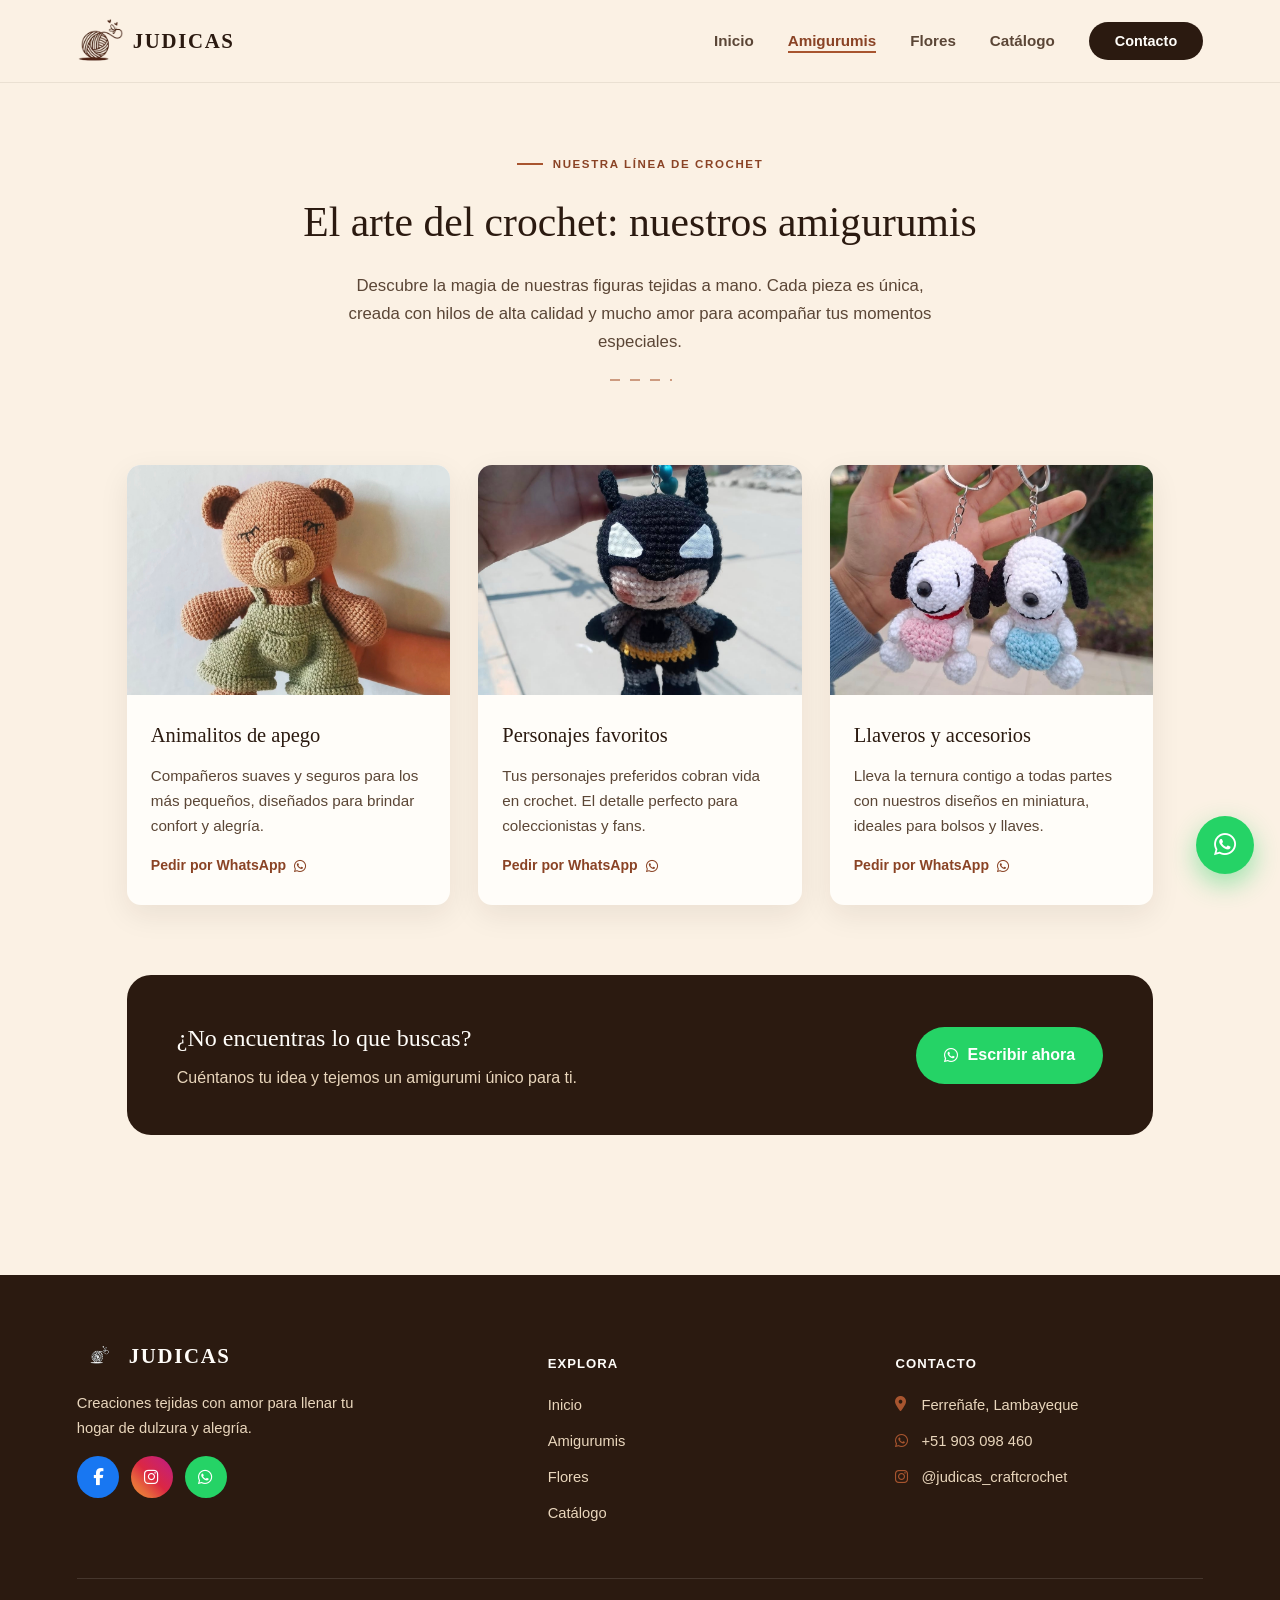
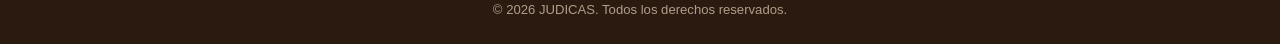
==== commit a103828c: "comit" ====
--- a/Amigurumis.html
+++ b/Amigurumis.html
@@ -1,105 +1,112 @@
-<!DOCTYPE html>
-<html lang="es">
-<head>
-    <meta charset="UTF-8">
-    <meta name="viewport" content="width=device-width, initial-scale=1.0">
-    <title>JUDICAS - AMIGURUMIS</title>
-    <link rel="stylesheet" href="EstiloAmigurumis.css">
-    <link rel="icon" href="Logo-blanco-juidcas.png" type="image/x-icon">
-    <link rel="stylesheet" href="https://cdnjs.cloudflare.com/ajax/libs/font-awesome/6.5.0/css/all.min.css">
-</head>
-<body>
-    <nav class="navbar">
-        <div class="logo">
-            <img src="logo-judicass-(1).png" alt="Logo Judicas">    
-            <strong>JUDICAS</strong>
-        </div>
-        <ul class="nav-links">
-            <li><a href="index.html"><Principa>Inicio</a></li>
-            <li><a href="Etaques.html"><Ataques class="active">Amigurumis</a></li>
-            <li><a href="Flores.html"><Flores>Flores</button></a></li>
-            <li><a href="https://wa.me/+51903098460"><button class="btn-sign">Contacto</button></a></li>
-        </ul>
-    </nav>
-
-    <header class="ataques-header">
-        <h1>El Arte del Crochet: Nuestros Amigurumis</h1>
-        <p>Descubre la magia de nuestras figuras tejidas a mano. Cada pieza es única, 
-            creada con hilos de alta calidad y mucho amor para acompañar tus
-             momentos especiales.</p>
-    </header>
-
-    <main class="grid-container">
-        <!-- Tarjeta 1 -->
-        <div class="attack-card">
-            <div class="card-image">
-                <img src="animalitoapego.jpeg" alt="DDoS">
-            </div>
-            <div class="card-content">
-                <h3>Animalitos de Apego</h3>
-                <p>Compañeros suaves y seguros para los más pequeños, 
-                    diseñados para brindar confort y alegría.</p>
-            </div>
-        </div>
-
-        <!-- Tarjeta 2 -->
-        <div class="attack-card">
-            <div class="card-image">
-                <img src="personaje2.jpg" alt="Suplantación">
-            </div>
-            <div class="card-content">
-                <h3>Personajes favoritos</h3>
-                <p>Tus personajes preferidos cobran vida en crochet.
-                    El detalle perfecto para coleccionistas y fans.</p>
-            </div>
-        </div>
-
-        <!-- Tarjeta 3 -->
-        <div class="attack-card">
-            <div class="card-image">
-                <img src="llaveros2.jpg" alt="Día Cero">
-            </div>
-            <div class="card-content">
-                <h3>Llaveros y accesorios</h3>
-                <p>Lleva la ternura contigo a todas partes con nuestros 
-                    diseños en miniatura, ideales para bolsos y llaves.</p>
-            </div>
-        </div>
-        
-    </main>
-</body>
-    <footer>
-        <div class="footer-container">
-    
-        <!-- Logo y descripción -->
-        <div class="footer-brand">
-      <div class="logo">
-        <img src="logo-judicass (1).png" alt="Logo Judicas">
-        <strong>JUDICAS</strong>
-        </div>
-        <p>Creaciones tejidas con amor para llenar tu hogar de dulzura y alegría.</p>
-        </div>
-
-        <!-- Redes sociales -->
-        <div class="footer-social">
-        <h4>Síguenos</h4>
-        <div class="social-icons">
-            <a href="https://www.facebook.com/profile.php?id=61555158786863" target="_blank" class="social-btn facebook">
-            <i class="fab fa-facebook-f"></i>
-            </a>
-            <a href="https://www.instagram.com/judicas_craftcrochet/" target="_blank" class="social-btn instagram">
-            <i class="fab fa-instagram"></i>
-            </a>
-            <a href="https://wa.me/+51903098460" target="_blank" class="social-btn whatsapp">
-            <i class="fab fa-whatsapp"></i>
-            </a>
-        </div>
-        </div>
-
-        </div>
-
-    <div class="footer-bottom">
-        <p>&copy; 2026 - JUDICAS. Todos los derechos reservados.</p>
-    </div>
-</footer>
-</html>
+<!DOCTYPE html>
+<html lang="es">
+<head>
+<meta charset="UTF-8">
+<meta name="viewport" content="width=device-width, initial-scale=1.0">
+<title>Amigurumis · JUDICAS</title>
+<meta name="description" content="Amigurumis tejidos a mano: animalitos de apego, personajes favoritos y llaveros hechos a crochet en Ferreñafe.">
+<link rel="icon" href="Logoblancojuidcas.png" type="image/x-icon">
+<link rel="stylesheet" href="styles.css">
+<link rel="stylesheet" href="https://cdnjs.cloudflare.com/ajax/libs/font-awesome/6.5.0/css/all.min.css">
+</head>
+<body>
+
+<nav class="navbar">
+  <a href="index.html" class="logo">
+    <img src="logojudicass.png" alt="Logo Judicas">
+    <strong>JUDICAS</strong>
+  </a>
+  <ul class="nav-links">
+    <li><a href="index.html">Inicio</a></li>
+    <li><a href="Amigurumis.html" class="active">Amigurumis</a></li>
+    <li><a href="Flores.html">Flores</a></li>
+    <li><a href="Catalogo.html">Catálogo</a></li>
+    <li><a href="https://wa.me/+51903098460" target="_blank"><button class="btn-sign">Contacto</button></a></li>
+  </ul>
+  <button class="nav-toggle" aria-label="Abrir menú"><i class="fa-solid fa-bars"></i></button>
+</nav>
+
+<header class="page-header" data-reveal>
+  <span class="eyebrow">Nuestra línea de crochet</span>
+  <h1>El arte del crochet: nuestros amigurumis</h1>
+  <p>Descubre la magia de nuestras figuras tejidas a mano. Cada pieza es única, creada con hilos de alta calidad y mucho amor para acompañar tus momentos especiales.</p>
+  <div class="stitch center"></div>
+</header>
+
+<section class="section">
+  <div class="grid">
+    <div class="card" data-reveal>
+      <div class="card-img"><img src="animalitoapego.jpeg" alt="Animalito de apego a crochet"></div>
+      <div class="card-body">
+        <h3>Animalitos de apego</h3>
+        <p>Compañeros suaves y seguros para los más pequeños, diseñados para brindar confort y alegría.</p>
+        <a href="https://wa.me/+51903098460" target="_blank" class="card-link">Pedir por WhatsApp <i class="fa-brands fa-whatsapp"></i></a>
+      </div>
+    </div>
+    <div class="card" data-reveal>
+      <div class="card-img"><img src="personaje2.jpg" alt="Personaje favorito tejido a crochet"></div>
+      <div class="card-body">
+        <h3>Personajes favoritos</h3>
+        <p>Tus personajes preferidos cobran vida en crochet. El detalle perfecto para coleccionistas y fans.</p>
+        <a href="https://wa.me/+51903098460" target="_blank" class="card-link">Pedir por WhatsApp <i class="fa-brands fa-whatsapp"></i></a>
+      </div>
+    </div>
+    <div class="card" data-reveal>
+      <div class="card-img"><img src="llaveros2.jpg" alt="Llaveros tejidos a crochet"></div>
+      <div class="card-body">
+        <h3>Llaveros y accesorios</h3>
+        <p>Lleva la ternura contigo a todas partes con nuestros diseños en miniatura, ideales para bolsos y llaves.</p>
+        <a href="https://wa.me/+51903098460" target="_blank" class="card-link">Pedir por WhatsApp <i class="fa-brands fa-whatsapp"></i></a>
+      </div>
+    </div>
+  </div>
+</section>
+
+<div class="section" style="padding-top:0;">
+  <div class="contacto-banner" data-reveal>
+    <div>
+      <h3>¿No encuentras lo que buscas?</h3>
+      <p>Cuéntanos tu idea y tejemos un amigurumi único para ti.</p>
+    </div>
+    <a href="https://wa.me/+51903098460" target="_blank" class="btn-whatsapp"><i class="fa-brands fa-whatsapp"></i> Escribir ahora</a>
+  </div>
+</div>
+
+<footer>
+  <div class="footer-grid">
+    <div class="footer-brand">
+      <a href="index.html" class="logo">
+        <img src="Logoblancojuidcas.png" alt="Logo Judicas">
+        <strong>JUDICAS</strong>
+      </a>
+      <p>Creaciones tejidas con amor para llenar tu hogar de dulzura y alegría.</p>
+      <div class="social-icons">
+        <a href="https://www.facebook.com/profile.php?id=61555158786863" target="_blank" class="social-btn facebook"><i class="fab fa-facebook-f"></i></a>
+        <a href="https://www.instagram.com/judicas_craftcrochet/" target="_blank" class="social-btn instagram"><i class="fab fa-instagram"></i></a>
+        <a href="https://wa.me/+51903098460" target="_blank" class="social-btn whatsapp"><i class="fab fa-whatsapp"></i></a>
+      </div>
+    </div>
+    <div class="footer-links">
+      <h4>Explora</h4>
+      <a href="index.html">Inicio</a>
+      <a href="Amigurumis.html">Amigurumis</a>
+      <a href="Flores.html">Flores</a>
+      <a href="Catalogo.html">Catálogo</a>
+    </div>
+    <div class="footer-contact">
+      <h4>Contacto</h4>
+      <p><i class="fa-solid fa-location-dot"></i> Ferreñafe, Lambayeque</p>
+      <p><i class="fa-brands fa-whatsapp"></i> +51 903 098 460</p>
+      <p><i class="fa-brands fa-instagram"></i> @judicas_craftcrochet</p>
+    </div>
+  </div>
+  <div class="footer-bottom">
+    <p>&copy; 2026 JUDICAS. Todos los derechos reservados.</p>
+  </div>
+</footer>
+
+<a href="https://wa.me/+51903098460" target="_blank" class="wa-float" aria-label="Escríbenos por WhatsApp"><i class="fa-brands fa-whatsapp"></i></a>
+
+<script src="main.js"></script>
+</body>
+</html>
--- a/styles.css
+++ b/styles.css
@@ -0,0 +1,588 @@
+/* =========================================================
+   JUDICAS — Sistema de diseño
+   Paleta cálida (crema/marrón) pulida a un registro editorial,
+   con un motivo de "puntada" (running stitch) como firma visual
+   que remite al crochet hecho a mano.
+   ========================================================= */
+
+@import url('https://fonts.googleapis.com/css2?family=Fraunces:ital,opsz,wght@0,9..144,300;0,9..144,400;0,9..144,500;0,9..144,600;1,9..144,400;1,9..144,500&family=Nunito+Sans:wght@400;600;700;800&display=swap');
+
+:root{
+  /* Paleta */
+  --cream:      #FBF1E4;
+  --cream-2:    #F3E4CF;
+  --ink:        #2B1A10;
+  --ink-soft:   #5B4636;
+  --terracota:  #A8552F;
+  --terracota-d:#8A4325;
+  --rosa:       #C98B84;
+  --sand:       #E9D6BC;
+  --white:      #FFFDF9;
+
+  /* Tipografía */
+  --display: 'Fraunces', serif;
+  --body: 'Nunito Sans', sans-serif;
+
+  /* Otros */
+  --radius: 14px;
+  --radius-lg: 24px;
+  --shadow: 0 10px 30px rgba(43,26,16,0.08);
+  --shadow-hover: 0 18px 40px rgba(43,26,16,0.14);
+  --container: 1180px;
+}
+
+*{ box-sizing: border-box; }
+html{ scroll-behavior: smooth; }
+body{
+  margin:0;
+  font-family: var(--body);
+  color: var(--ink);
+  background: var(--cream);
+  line-height: 1.65;
+  -webkit-font-smoothing: antialiased;
+}
+img{ max-width:100%; display:block; }
+a{ color:inherit; }
+ul{ list-style:none; margin:0; padding:0; }
+h1,h2,h3{ font-family: var(--display); font-weight: 500; margin:0; color: var(--ink); }
+p{ margin:0; }
+
+.wrap{ max-width: var(--container); margin: 0 auto; padding: 0 6%; }
+
+.eyebrow{
+  display:inline-flex;
+  align-items:center;
+  gap:10px;
+  font-family: var(--body);
+  font-weight:700;
+  letter-spacing: 0.14em;
+  text-transform: uppercase;
+  font-size: 0.72rem;
+  color: var(--terracota-d);
+  margin-bottom: 14px;
+}
+.eyebrow::before{
+  content:"";
+  width:26px; height:2px;
+  background: var(--terracota);
+  display:inline-block;
+}
+
+/* Motivo firma: "puntada" (running stitch) */
+.stitch{
+  height: 10px;
+  margin: 18px 0 0;
+  background-image: repeating-linear-gradient(
+    90deg,
+    var(--terracota) 0px, var(--terracota) 10px,
+    transparent 10px, transparent 20px
+  );
+  background-position: center;
+  background-size: 20px 2px;
+  background-repeat: repeat-x;
+  opacity: 0.55;
+  width: 64px;
+}
+.stitch.center{ margin-left:auto; margin-right:auto; }
+
+/* =================== NAVBAR =================== */
+.navbar{
+  position: sticky;
+  top:0;
+  z-index: 100;
+  display:flex;
+  align-items:center;
+  justify-content:space-between;
+  padding: 18px 6%;
+  background: rgba(251,241,228,0.88);
+  backdrop-filter: blur(10px);
+  -webkit-backdrop-filter: blur(10px);
+  border-bottom: 1px solid rgba(43,26,16,0.08);
+  transition: box-shadow .3s ease;
+}
+.logo{
+  display:flex; align-items:center; gap:10px;
+  text-decoration:none;
+}
+.logo img{ width:46px; height:46px; object-fit:contain; }
+.logo strong{
+  font-family: var(--display);
+  font-size: 1.3rem;
+  letter-spacing: 0.08em;
+  color: var(--ink);
+}
+.nav-links{ display:flex; align-items:center; gap:34px; }
+.nav-links a{
+  text-decoration:none;
+  color: var(--ink-soft);
+  font-weight:600;
+  font-size:0.95rem;
+  position:relative;
+  padding-bottom: 4px;
+}
+.nav-links a::after{
+  content:"";
+  position:absolute; left:0; bottom:0;
+  width:0; height:2px;
+  background: var(--terracota);
+  transition: width .25s ease;
+}
+.nav-links a:hover::after,
+.nav-links a.active::after{ width:100%; }
+.nav-links a.active{ color: var(--terracota-d); }
+
+.btn-sign{
+  background: var(--ink);
+  color: var(--white);
+  padding: 11px 26px;
+  border-radius: 30px;
+  border:none;
+  font-weight:700;
+  font-size:0.9rem;
+  cursor:pointer;
+  transition: transform .2s ease, background .2s ease;
+}
+.btn-sign:hover{ background: var(--terracota-d); transform: translateY(-2px); }
+
+.nav-toggle{ display:none; background:none; border:none; font-size:1.5rem; color:var(--ink); cursor:pointer; }
+
+/* =================== BOTONES =================== */
+.btn-main{
+  display:inline-flex; align-items:center; gap:10px;
+  background: var(--terracota);
+  color: var(--white);
+  border:none;
+  padding: 15px 32px;
+  border-radius: 30px;
+  font-weight:700;
+  font-size:0.98rem;
+  cursor:pointer;
+  text-decoration:none;
+  transition: transform .25s ease, box-shadow .25s ease, background .25s ease;
+  box-shadow: 0 10px 24px rgba(168,85,47,0.28);
+}
+.btn-main:hover{ background: var(--terracota-d); transform: translateY(-3px); box-shadow: 0 16px 30px rgba(168,85,47,0.34); }
+
+.btn-outline{
+  display:inline-flex; align-items:center; gap:10px;
+  background: transparent;
+  color: var(--ink);
+  border: 1.5px solid rgba(43,26,16,0.25);
+  padding: 14px 30px;
+  border-radius: 30px;
+  font-weight:700;
+  font-size:0.98rem;
+  cursor:pointer;
+  text-decoration:none;
+  transition: all .25s ease;
+}
+.btn-outline:hover{ border-color: var(--ink); background: rgba(43,26,16,0.05); }
+
+/* =================== HERO =================== */
+.hero{
+  display:grid;
+  grid-template-columns: 1.05fr 0.95fr;
+  gap: 60px;
+  align-items:center;
+  padding: 70px 6% 40px;
+  max-width: var(--container);
+  margin: 0 auto;
+}
+.hero-text h1{
+  font-size: 3.3rem;
+  line-height: 1.08;
+  margin-bottom: 22px;
+  letter-spacing: -0.01em;
+}
+.hero-text h1 em{ font-style: italic; color: var(--terracota); }
+.hero-text p{
+  color: var(--ink-soft);
+  font-size: 1.08rem;
+  max-width: 480px;
+  margin-bottom: 32px;
+}
+.hero-actions{ display:flex; gap:16px; flex-wrap:wrap; }
+
+.hero-visual{
+  position:relative;
+  display:grid;
+  grid-template-columns: 1.2fr 1fr;
+  gap: 18px;
+  will-change: transform;
+}
+.hero-visual .tall{ grid-row: span 2; }
+.hero-visual img{
+  width:100%; height:100%;
+  object-fit:cover;
+  border-radius: var(--radius-lg);
+  box-shadow: var(--shadow);
+}
+.thread-tag{
+  position:absolute;
+  top:-18px; left:-18px;
+  background: var(--white);
+  padding: 10px 18px;
+  border-radius: 40px;
+  box-shadow: var(--shadow);
+  font-weight:800;
+  font-size:0.82rem;
+  display:flex; align-items:center; gap:8px;
+  transform: rotate(-6deg);
+  z-index: 5;
+}
+.thread-tag i{ color: var(--terracota); }
+
+/* =================== SECCIONES / TARJETAS =================== */
+.section{ padding: 70px 6%; max-width: var(--container); margin:0 auto; }
+.section-head{ text-align:center; max-width: 620px; margin: 0 auto 46px; }
+.section-head h2{ font-size: 2.2rem; margin-bottom: 8px;}
+.section-head p{ color: var(--ink-soft); }
+.section-head .stitch{ margin-top:16px; }
+
+.grid{
+  display:grid;
+  grid-template-columns: repeat(3, 1fr);
+  gap: 28px;
+}
+.card{
+  background: var(--white);
+  border-radius: var(--radius);
+  overflow:hidden;
+  box-shadow: var(--shadow);
+  transition: opacity .6s ease, transform .45s ease, box-shadow .35s ease;
+  display:flex; flex-direction:column;
+}
+.card:hover{ transform: translateY(-8px); box-shadow: var(--shadow-hover); }
+.card-img{ position:relative; overflow:hidden; height: 230px; }
+.card-img img{ width:100%; height:100%; object-fit:cover; transition: transform .5s ease; }
+.card:hover .card-img img{ transform: scale(1.06); }
+.card-body{ padding: 24px 24px 28px; display:flex; flex-direction:column; gap:10px; flex:1; }
+.card-body h3{ font-size: 1.28rem; }
+.card-body p{ color: var(--ink-soft); font-size: 0.95rem; flex:1; }
+.card-link{
+  margin-top: 6px;
+  display:inline-flex; align-items:center; gap:8px;
+  font-weight:800; font-size:0.88rem;
+  color: var(--terracota-d);
+  text-decoration:none;
+}
+.card-link i{ transition: transform .2s ease; }
+.card-link:hover i{ transform: translateX(4px); }
+
+/* =================== SCROLL REVEAL =================== */
+[data-reveal]{
+  opacity: 0;
+  transform: translateY(30px);
+  transition: opacity .7s cubic-bezier(.2,.7,.3,1), transform .7s cubic-bezier(.2,.7,.3,1);
+  transition-delay: var(--reveal-delay, 0s);
+}
+[data-reveal].visible{ opacity:1; transform:none; }
+[data-reveal="left"]{ transform: translateX(-32px); }
+[data-reveal="left"].visible{ transform:none; }
+[data-reveal="right"]{ transform: translateX(32px); }
+[data-reveal="right"].visible{ transform:none; }
+[data-reveal="scale"]{ transform: scale(.94); }
+[data-reveal="scale"].visible{ transform:none; }
+@media (prefers-reduced-motion: reduce){
+  [data-reveal]{ opacity:1; transform:none; transition:none; }
+}
+
+/* =================== FRANJA DE CONFIANZA =================== */
+.trust{
+  background: var(--cream-2);
+  padding: 46px 6%;
+}
+.trust-inner{
+  max-width: var(--container);
+  margin:0 auto;
+  display:grid;
+  grid-template-columns: repeat(3,1fr);
+  gap: 30px;
+  text-align:center;
+}
+.trust-item i{ color: var(--terracota); font-size:1.4rem; margin-bottom:10px; }
+.trust-item h4{ font-family: var(--display); font-weight:600; font-size:1.1rem; margin-bottom:4px; }
+.trust-item p{ color: var(--ink-soft); font-size:0.9rem; }
+
+/* =================== BANNER CONTACTO =================== */
+.contacto-banner{
+  max-width: var(--container);
+  margin: 0 auto 70px;
+  background: var(--ink);
+  color: var(--white);
+  border-radius: var(--radius-lg);
+  padding: 44px 50px;
+  display:flex;
+  align-items:center;
+  justify-content:space-between;
+  gap: 30px;
+  flex-wrap: wrap;
+}
+.contacto-banner h3{ color:var(--white); font-size:1.5rem; margin-bottom:6px; }
+.contacto-banner p{ color: var(--sand); }
+.btn-whatsapp{
+  display:inline-flex; align-items:center; gap:10px;
+  background: #25D366;
+  color:#fff; font-weight:800;
+  padding: 15px 28px;
+  border-radius: 30px;
+  text-decoration:none;
+  transition: transform .2s ease;
+  white-space:nowrap;
+}
+.btn-whatsapp:hover{ transform: translateY(-3px); }
+
+/* =================== FOOTER =================== */
+footer{ background: var(--ink); color: var(--cream); padding: 60px 6% 24px; }
+.footer-grid{
+  max-width: var(--container); margin:0 auto;
+  display:grid;
+  grid-template-columns: 1.4fr 1fr 1fr;
+  gap: 40px;
+  padding-bottom: 40px;
+}
+.footer-brand .logo strong{ color: var(--white); }
+.footer-brand .logo img{ width:42px; height:42px; }
+.footer-brand p{ color: var(--sand); font-size:0.92rem; max-width:280px; margin-top:14px; }
+footer h4{ font-family: var(--body); letter-spacing:0.08em; text-transform:uppercase; font-size:0.82rem; color: var(--white); margin-bottom:18px; }
+.footer-links a{ display:block; text-decoration:none; color: var(--sand); font-size:0.92rem; margin-bottom:12px; transition: color .2s; }
+.footer-links a:hover{ color: var(--white); }
+.footer-contact p{ color: var(--sand); font-size:0.92rem; margin-bottom:12px; display:flex; align-items:center; gap:10px; }
+.footer-contact i{ color: var(--terracota); width:16px; }
+.social-icons{ display:flex; gap:12px; margin-top:16px; }
+.social-btn{
+  width:42px; height:42px; border-radius:50%;
+  display:flex; align-items:center; justify-content:center;
+  color:#fff; text-decoration:none; font-size:1.05rem;
+  transition: transform .2s ease, opacity .2s ease;
+}
+.social-btn:hover{ transform: translateY(-3px); }
+.facebook{ background:#1877f2; }
+.instagram{ background: linear-gradient(45deg,#f09433,#e6683c,#dc2743,#cc2366,#bc1888); }
+.whatsapp{ background:#25D366; }
+.footer-bottom{
+  max-width: var(--container); margin:0 auto;
+  border-top: 1px solid rgba(255,255,255,0.12);
+  padding-top: 20px;
+  text-align:center;
+  color: rgba(233,214,188,0.7);
+  font-size: 0.82rem;
+}
+
+/* =================== WHATSAPP FLOTANTE =================== */
+.wa-float{
+  position: fixed;
+  bottom: 26px; right: 26px;
+  width: 58px; height:58px;
+  background:#25D366;
+  border-radius:50%;
+  display:flex; align-items:center; justify-content:center;
+  color:#fff; font-size:1.6rem;
+  box-shadow: 0 10px 26px rgba(37,211,102,0.45);
+  text-decoration:none;
+  z-index: 200;
+  animation: pulse 2.6s infinite;
+}
+@keyframes pulse{
+  0%{ box-shadow: 0 0 0 0 rgba(37,211,102,0.45), 0 10px 26px rgba(37,211,102,0.45); }
+  70%{ box-shadow: 0 0 0 14px rgba(37,211,102,0), 0 10px 26px rgba(37,211,102,0.45); }
+  100%{ box-shadow: 0 0 0 0 rgba(37,211,102,0), 0 10px 26px rgba(37,211,102,0.45); }
+}
+
+/* =================== HEADERS DE PÁGINAS INTERNAS =================== */
+.page-header{
+  max-width: var(--container);
+  margin: 0 auto;
+  padding: 64px 6% 10px;
+  text-align:center;
+}
+.page-header h1{ font-size: 2.6rem; margin-bottom: 16px; }
+.page-header p{ color: var(--ink-soft); max-width: 620px; margin: 0 auto; font-size:1.05rem; }
+.page-header .stitch{ margin: 20px auto 0; }
+
+/* =================== CATÁLOGO =================== */
+.catalogo-grid{
+  display:grid;
+  grid-template-columns: repeat(2,1fr);
+  gap: 28px;
+  margin-bottom: 50px;
+}
+.catalogo-card{
+  background: var(--white);
+  border-radius: var(--radius);
+  overflow:hidden;
+  text-decoration:none;
+  color: var(--ink);
+  box-shadow: var(--shadow);
+  transition: transform .3s ease, box-shadow .3s ease;
+  display:flex; flex-direction:column;
+}
+.catalogo-card:hover{ transform: translateY(-6px); box-shadow: var(--shadow-hover); }
+.catalogo-gallery{
+  position:relative;
+  height: 320px;
+  overflow:hidden;
+  background: linear-gradient(135deg, var(--rosa), var(--terracota));
+  cursor: pointer;
+}
+.catalogo-gallery img{
+  position:absolute; inset:0;
+  width:100%; height:100%;
+  object-fit: cover;
+  object-position: top center;
+  opacity:0;
+  transition: opacity .7s ease, transform 6s ease;
+  transform: scale(1.01);
+}
+.catalogo-gallery img.active{ opacity:1; transform: scale(1.05); }
+.gallery-dots{
+  position:absolute; bottom:14px; left:0; right:0;
+  display:flex; justify-content:center; gap:7px;
+  z-index:3;
+}
+.gallery-dots .dot{
+  width:7px; height:7px; border-radius:50%;
+  background: rgba(255,255,255,0.5);
+  transition: background .25s ease, transform .25s ease;
+}
+.gallery-dots .dot.active{ background:#fff; transform: scale(1.25); }
+.catalogo-overlay{
+  position:absolute; inset:0;
+  background: rgba(43,26,16,0.45);
+  color:#fff; font-weight:800;
+  display:flex; align-items:center; justify-content:center;
+  opacity:0; transition: opacity .3s ease;
+  z-index:2;
+}
+.catalogo-card:hover .catalogo-overlay{ opacity:1; }
+.catalogo-info{ padding: 22px 24px 26px; display:flex; flex-direction:column; gap:10px; flex:1; }
+.catalogo-tag{
+  align-self:flex-start;
+  background: var(--cream-2); color: var(--terracota-d);
+  font-size:0.72rem; font-weight:800; letter-spacing:0.05em; text-transform:uppercase;
+  padding:5px 12px; border-radius: 20px;
+}
+.catalogo-tag.verde{ background:#F1EAD3; color:#8A6D1F; }
+.catalogo-info h3{ font-size:1.2rem; }
+.catalogo-info p{ color: var(--ink-soft); font-size:0.92rem; flex:1; }
+.catalogo-footer{ display:flex; align-items:center; justify-content:space-between; margin-top:4px; }
+.catalogo-badge{ font-size:0.78rem; font-weight:700; color: var(--ink-soft); }
+.catalogo-cta{ font-size:0.85rem; font-weight:800; color: var(--terracota-d); }
+
+/* =================== LIGHTBOX DE CATÁLOGOS =================== */
+.lightbox{
+  position: fixed; inset:0;
+  background: rgba(20,12,7,0.9);
+  display:flex; align-items:center; justify-content:center;
+  z-index: 999;
+  opacity:0; visibility:hidden;
+  transition: opacity .3s ease, visibility .3s ease;
+  padding: 30px;
+}
+.lightbox.open{ opacity:1; visibility:visible; }
+.lightbox-content{
+  position:relative;
+  max-width: 480px;
+  width:100%;
+  text-align:center;
+  transform: scale(.92);
+  transition: transform .35s cubic-bezier(.2,.8,.3,1);
+}
+.lightbox.open .lightbox-content{ transform: scale(1); }
+.lightbox-frame{
+  position:relative;
+  border-radius: var(--radius);
+  overflow:hidden;
+  box-shadow: 0 30px 70px rgba(0,0,0,0.5);
+  background: var(--ink);
+  aspect-ratio: 700/933;
+}
+.lightbox-frame img{
+  position:absolute; inset:0;
+  width:100%; height:100%; object-fit:cover;
+  opacity:0;
+  transition: opacity .4s ease;
+}
+.lightbox-frame img.active{ opacity:1; }
+.lightbox-close{
+  position:absolute; top:-46px; right:0;
+  background:none; border:none;
+  color:#fff; font-size:1.8rem;
+  cursor:pointer;
+  opacity:0.85;
+  transition: opacity .2s ease, transform .2s ease;
+}
+.lightbox-close:hover{ opacity:1; transform: rotate(90deg); }
+.lightbox-nav{
+  position:absolute; top:50%; transform: translateY(-50%);
+  width:46px; height:46px; border-radius:50%;
+  background: rgba(255,255,255,0.15);
+  border:none; color:#fff; font-size:1.1rem;
+  display:flex; align-items:center; justify-content:center;
+  cursor:pointer;
+  transition: background .2s ease;
+}
+.lightbox-nav:hover{ background: rgba(255,255,255,0.3); }
+.lightbox-prev{ left:12px; }
+.lightbox-next{ right:12px; }
+.lightbox-meta{
+  display:flex; align-items:center; justify-content:space-between;
+  margin-top: 16px;
+  color: var(--cream);
+}
+.lightbox-count{ font-size:0.85rem; color: var(--sand); font-weight:700; letter-spacing:0.05em; }
+.lightbox-download{
+  display:inline-flex; align-items:center; gap:8px;
+  background: var(--terracota);
+  color:#fff; font-weight:800; font-size:0.88rem;
+  padding: 10px 20px; border-radius: 30px;
+  text-decoration:none;
+  transition: background .2s ease, transform .2s ease;
+}
+.lightbox-download:hover{ background: var(--terracota-d); transform: translateY(-2px); }
+
+/* =================== RESPONSIVE =================== */
+@media (max-width: 1024px){
+  .hero{ grid-template-columns:1fr; }
+  .hero-visual{ order:-1; max-width:480px; margin:0 auto; }
+  .grid{ grid-template-columns: repeat(2,1fr); }
+  .trust-inner{ grid-template-columns:1fr; gap:26px; }
+  .catalogo-grid{ grid-template-columns:1fr; }
+  .footer-grid{ grid-template-columns:1fr 1fr; }
+}
+
+@media (max-width: 768px){
+  .nav-links{
+    position:fixed; top:78px; left:0; right:0;
+    background: var(--cream);
+    flex-direction:column;
+    padding: 26px 8%;
+    gap: 20px;
+    border-bottom: 1px solid rgba(43,26,16,0.08);
+    transform: translateY(-130%);
+    transition: transform .3s ease;
+  }
+  .nav-links.open{ transform: translateY(0); }
+  .nav-toggle{ display:block; }
+  .hero{ padding: 40px 6% 20px; text-align:center; }
+  .hero-actions{ justify-content:center; }
+  .hero-text p{ margin-left:auto; margin-right:auto; }
+  .hero-text h1{ font-size:2.3rem; }
+  .thread-tag{ display:none; }
+  .grid{ grid-template-columns:1fr; }
+  .contacto-banner{ flex-direction:column; text-align:center; padding: 34px 26px; }
+  .footer-grid{ grid-template-columns:1fr; text-align:center; }
+  .footer-contact p, .eyebrow{ justify-content:center; }
+  .footer-contact p{ justify-content:center; }
+  .social-icons{ justify-content:center; }
+  .page-header h1{ font-size:2rem; }
+  .catalogo-gallery{ height: 260px; }
+  .lightbox-content{ max-width: 340px; }
+  .lightbox-nav{ width:38px; height:38px; }
+}
+
+@media (max-width:480px){
+  .logo strong{ font-size:1.05rem; }
+  .btn-main, .btn-outline{ width:100%; justify-content:center; }
+  .hero-actions{ flex-direction:column; width:100%; }
+}
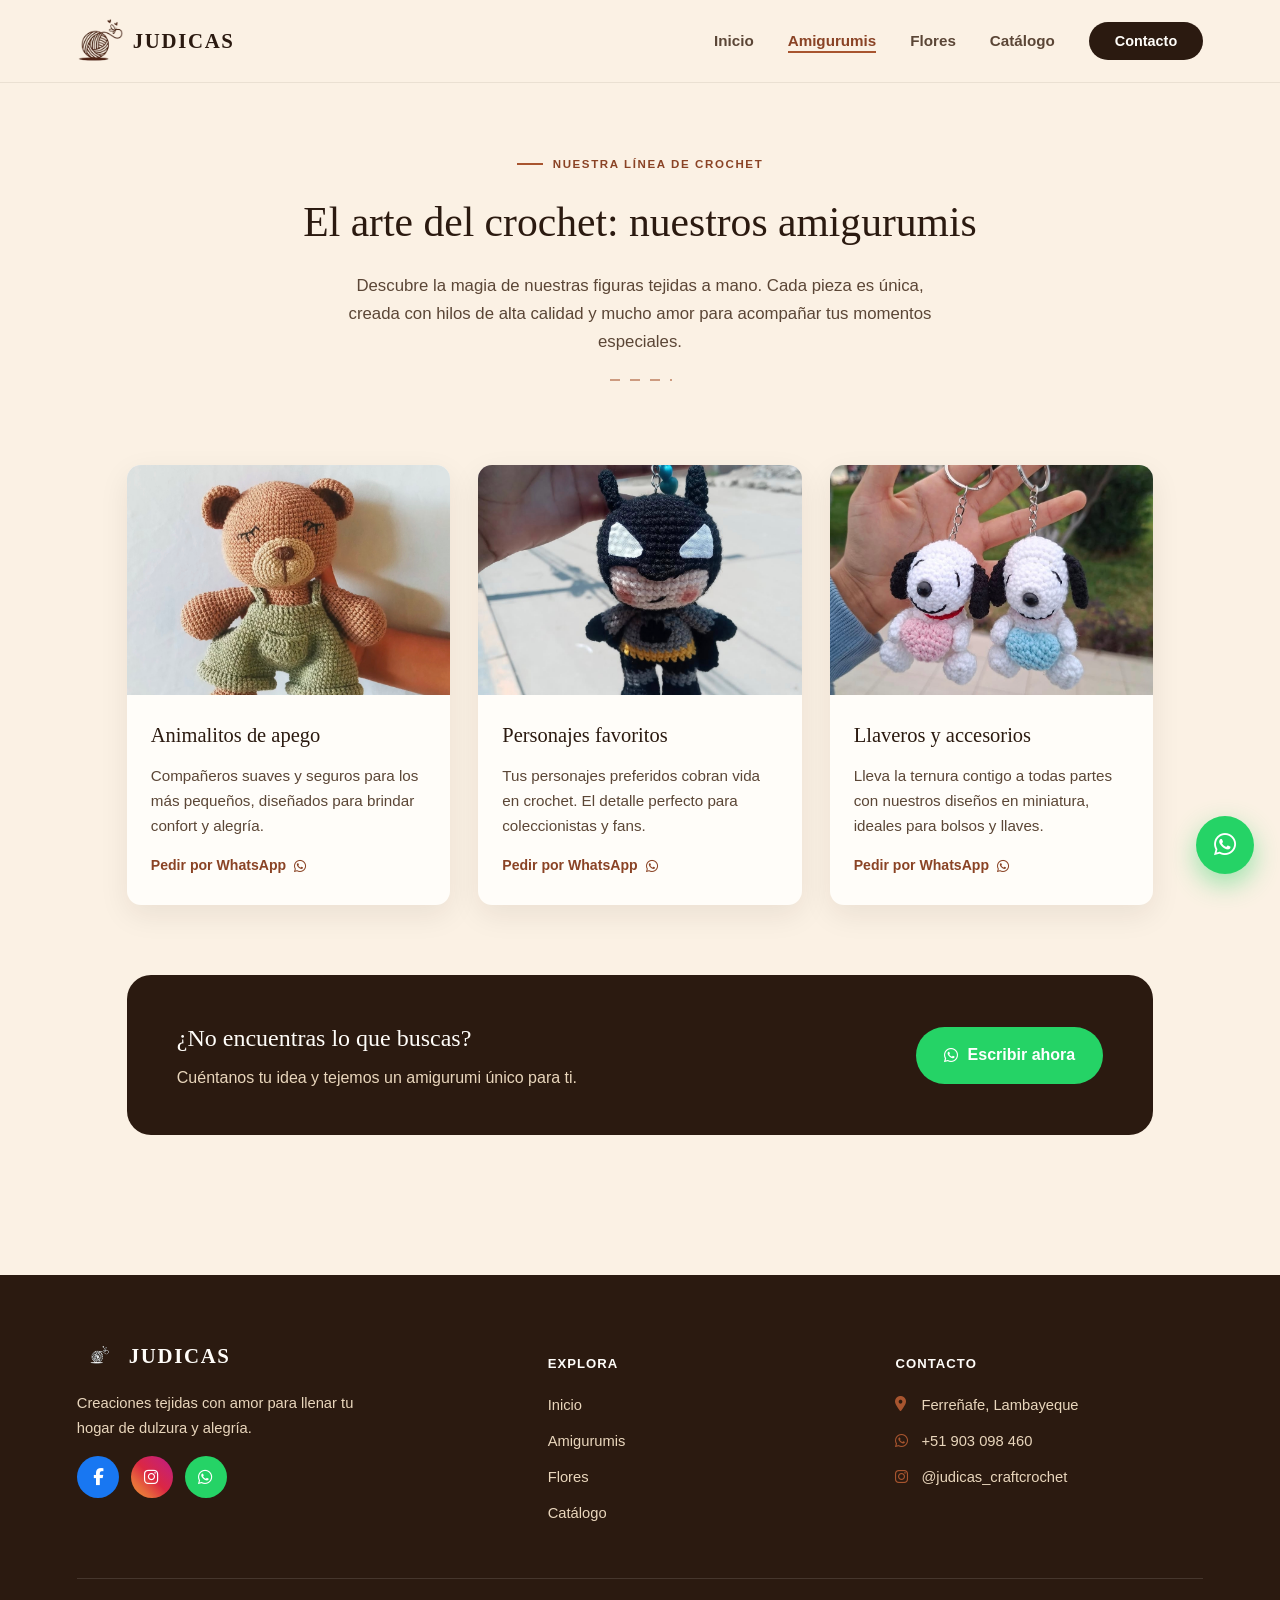
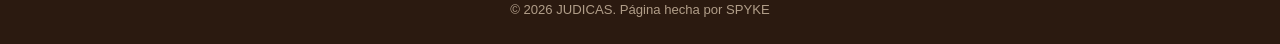
==== commit 6ba4ad8d: "Update Amigurumis.html" ====
--- a/Amigurumis.html
+++ b/Amigurumis.html
@@ -101,7 +101,7 @@
     </div>
   </div>
   <div class="footer-bottom">
-    <p>&copy; 2026 JUDICAS. Todos los derechos reservados.</p>
+    <p>&copy; 2026 JUDICAS. Página hecha por SPYKE</p>
   </div>
 </footer>
 
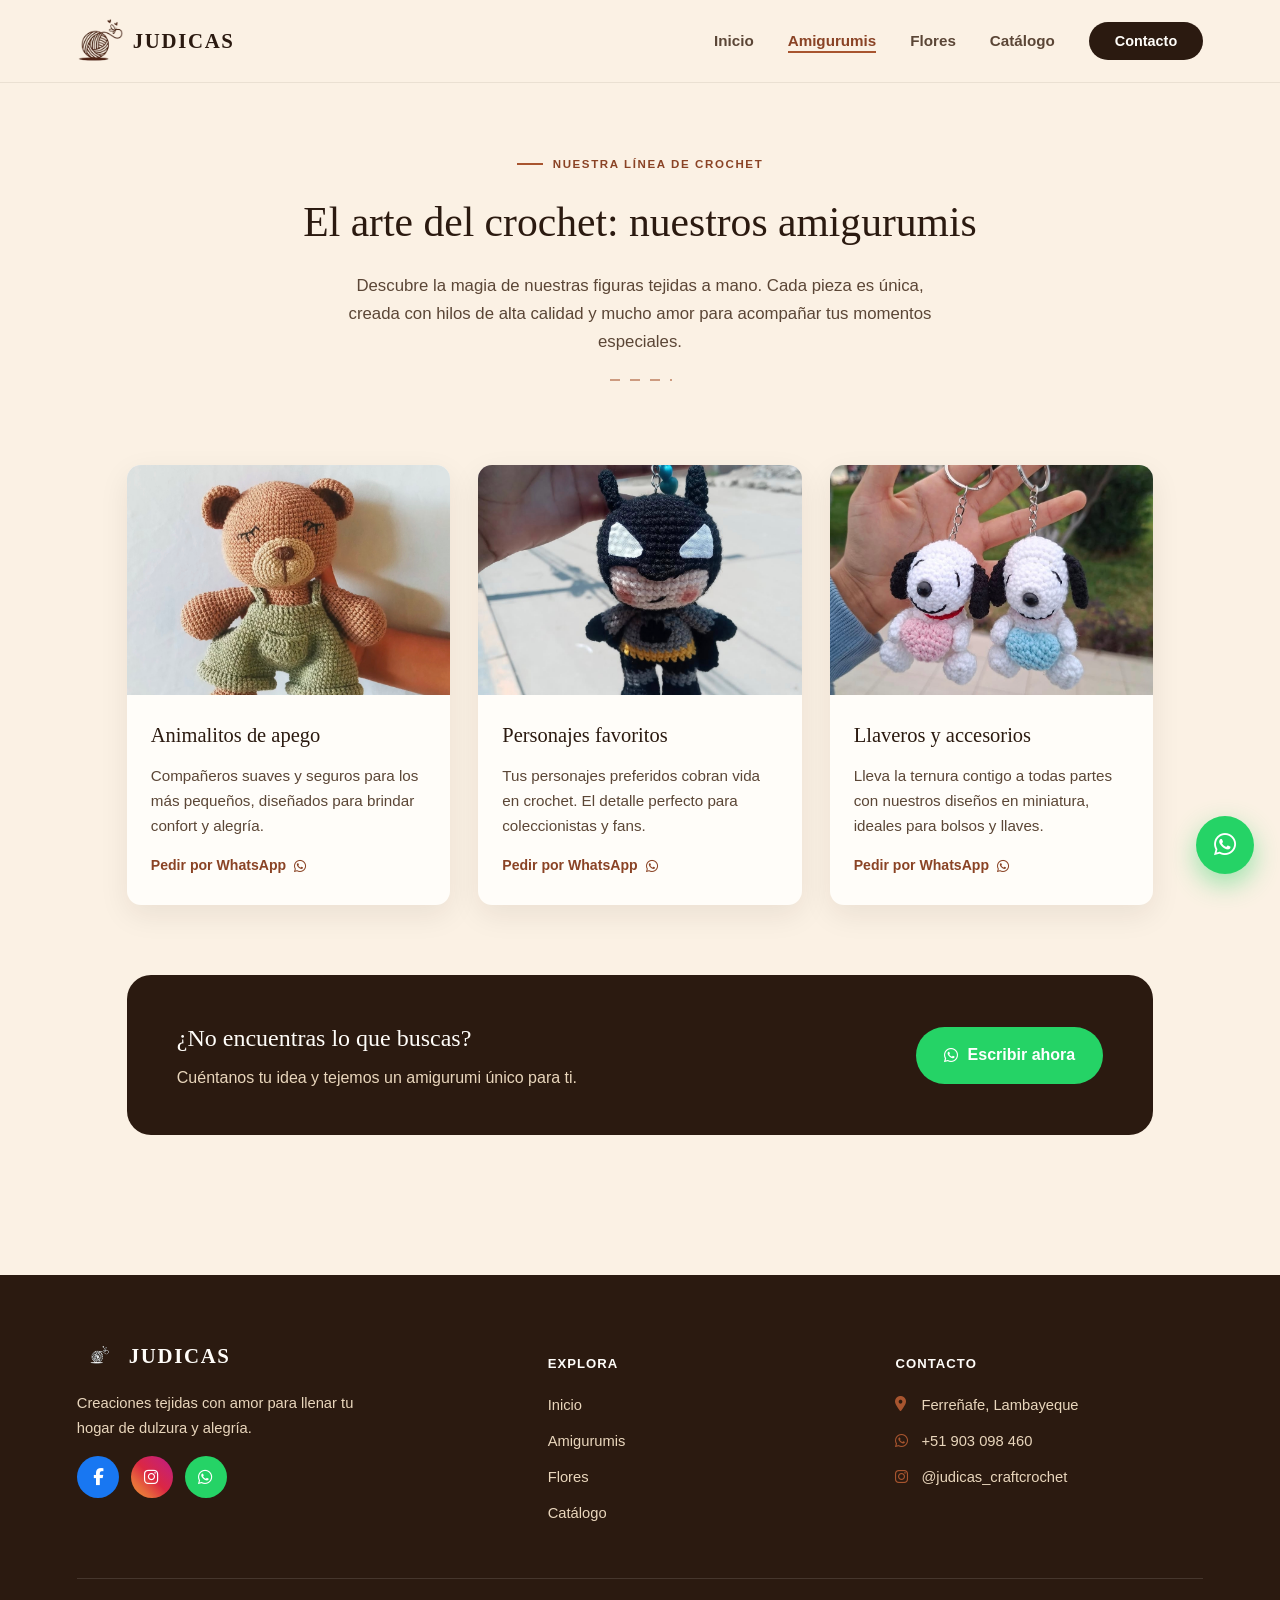
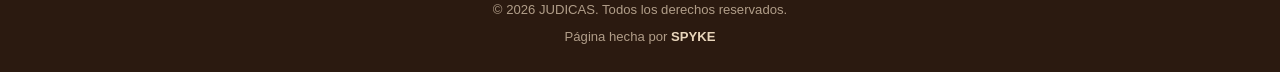
==== commit a590251b: "comit" ====
--- a/Amigurumis.html
+++ b/Amigurumis.html
@@ -101,7 +101,8 @@
     </div>
   </div>
   <div class="footer-bottom">
-    <p>&copy; 2026 JUDICAS. Página hecha por SPYKE</p>
+    <p>&copy; 2026 JUDICAS. Todos los derechos reservados.</p>
+    <p style="margin-top:6px;">Página hecha por <a href="https://spykeweb.netlify.app/" target="_blank" class="credit-link">SPYKE</a></p>
   </div>
 </footer>
 
--- a/styles.css
+++ b/styles.css
@@ -367,6 +367,17 @@
   text-align:center;
   color: rgba(233,214,188,0.7);
   font-size: 0.82rem;
+}
+.credit-link{
+  color: var(--sand);
+  font-weight: 800;
+  text-decoration: none;
+  display: inline-block;
+  transition: transform .25s ease, color .25s ease;
+}
+.credit-link:hover{
+  color: var(--terracota);
+  transform: scale(1.12);
 }
 
 /* =================== WHATSAPP FLOTANTE =================== */
